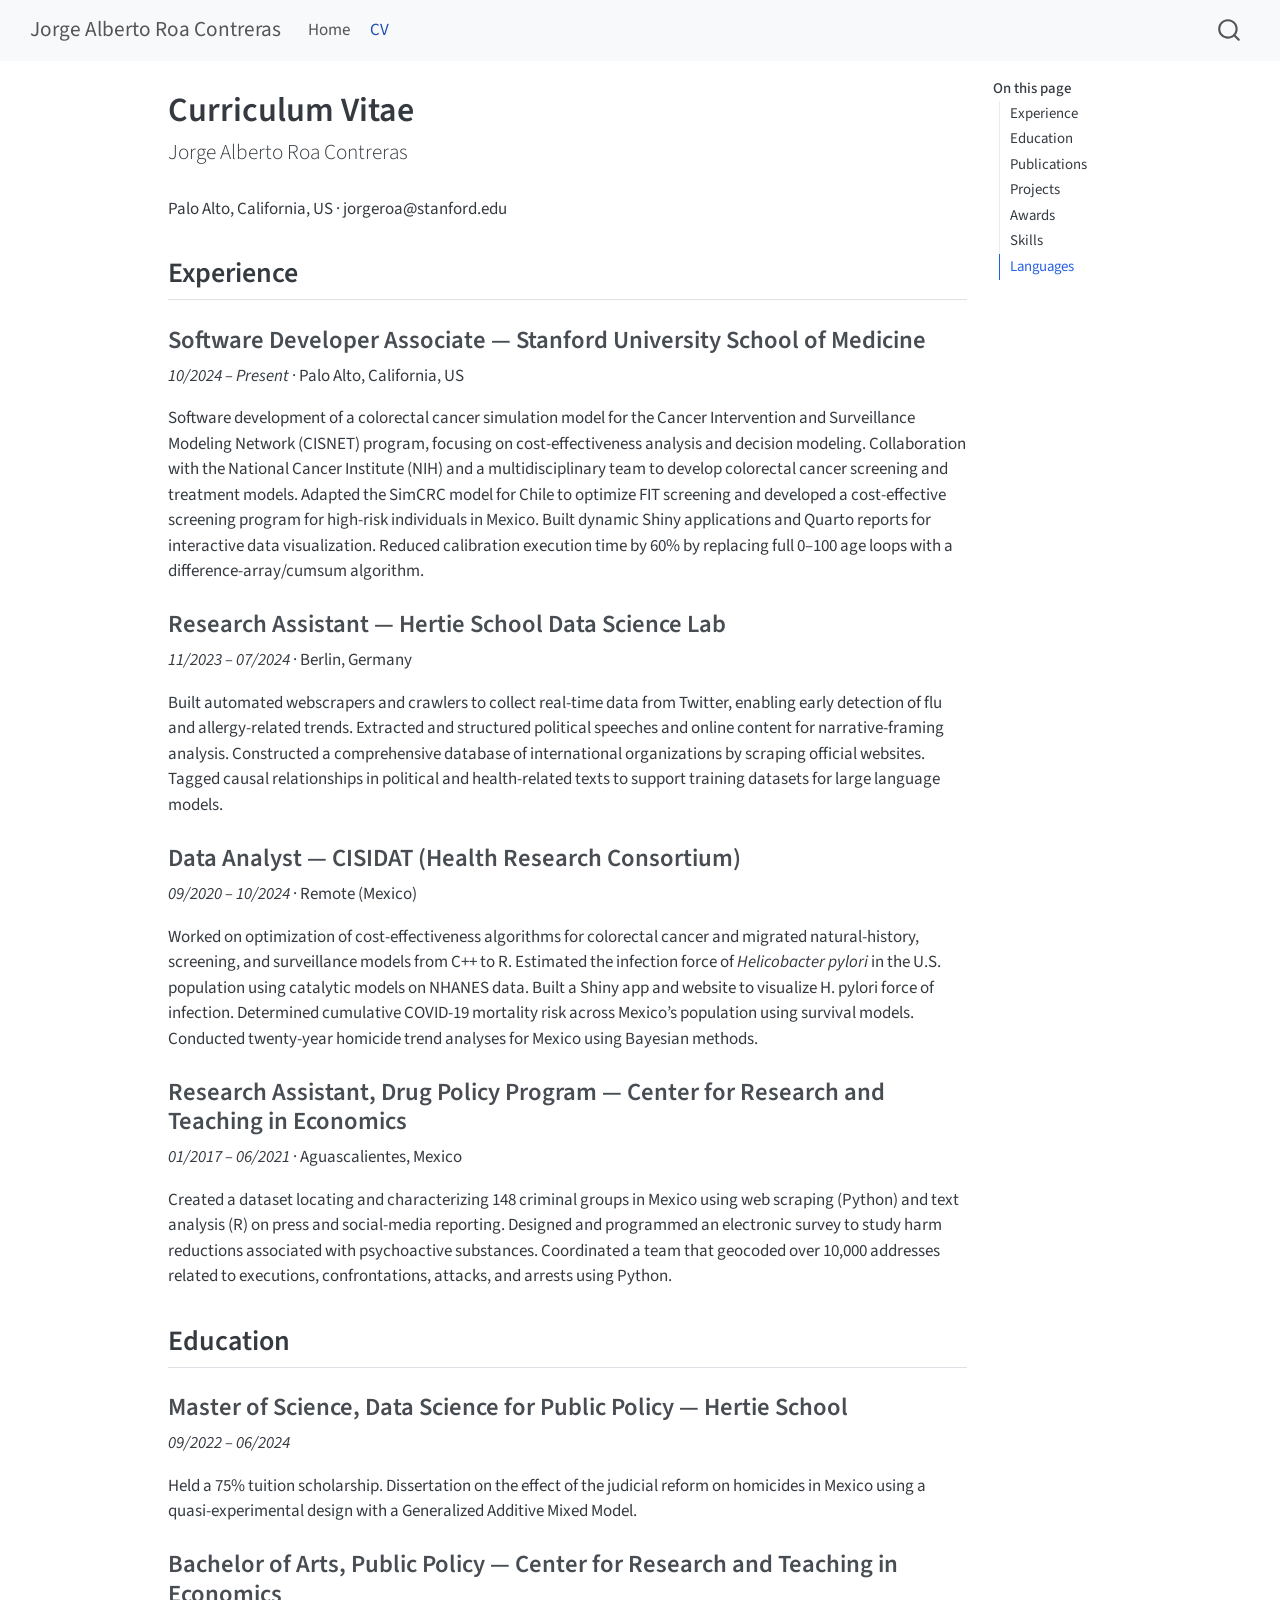
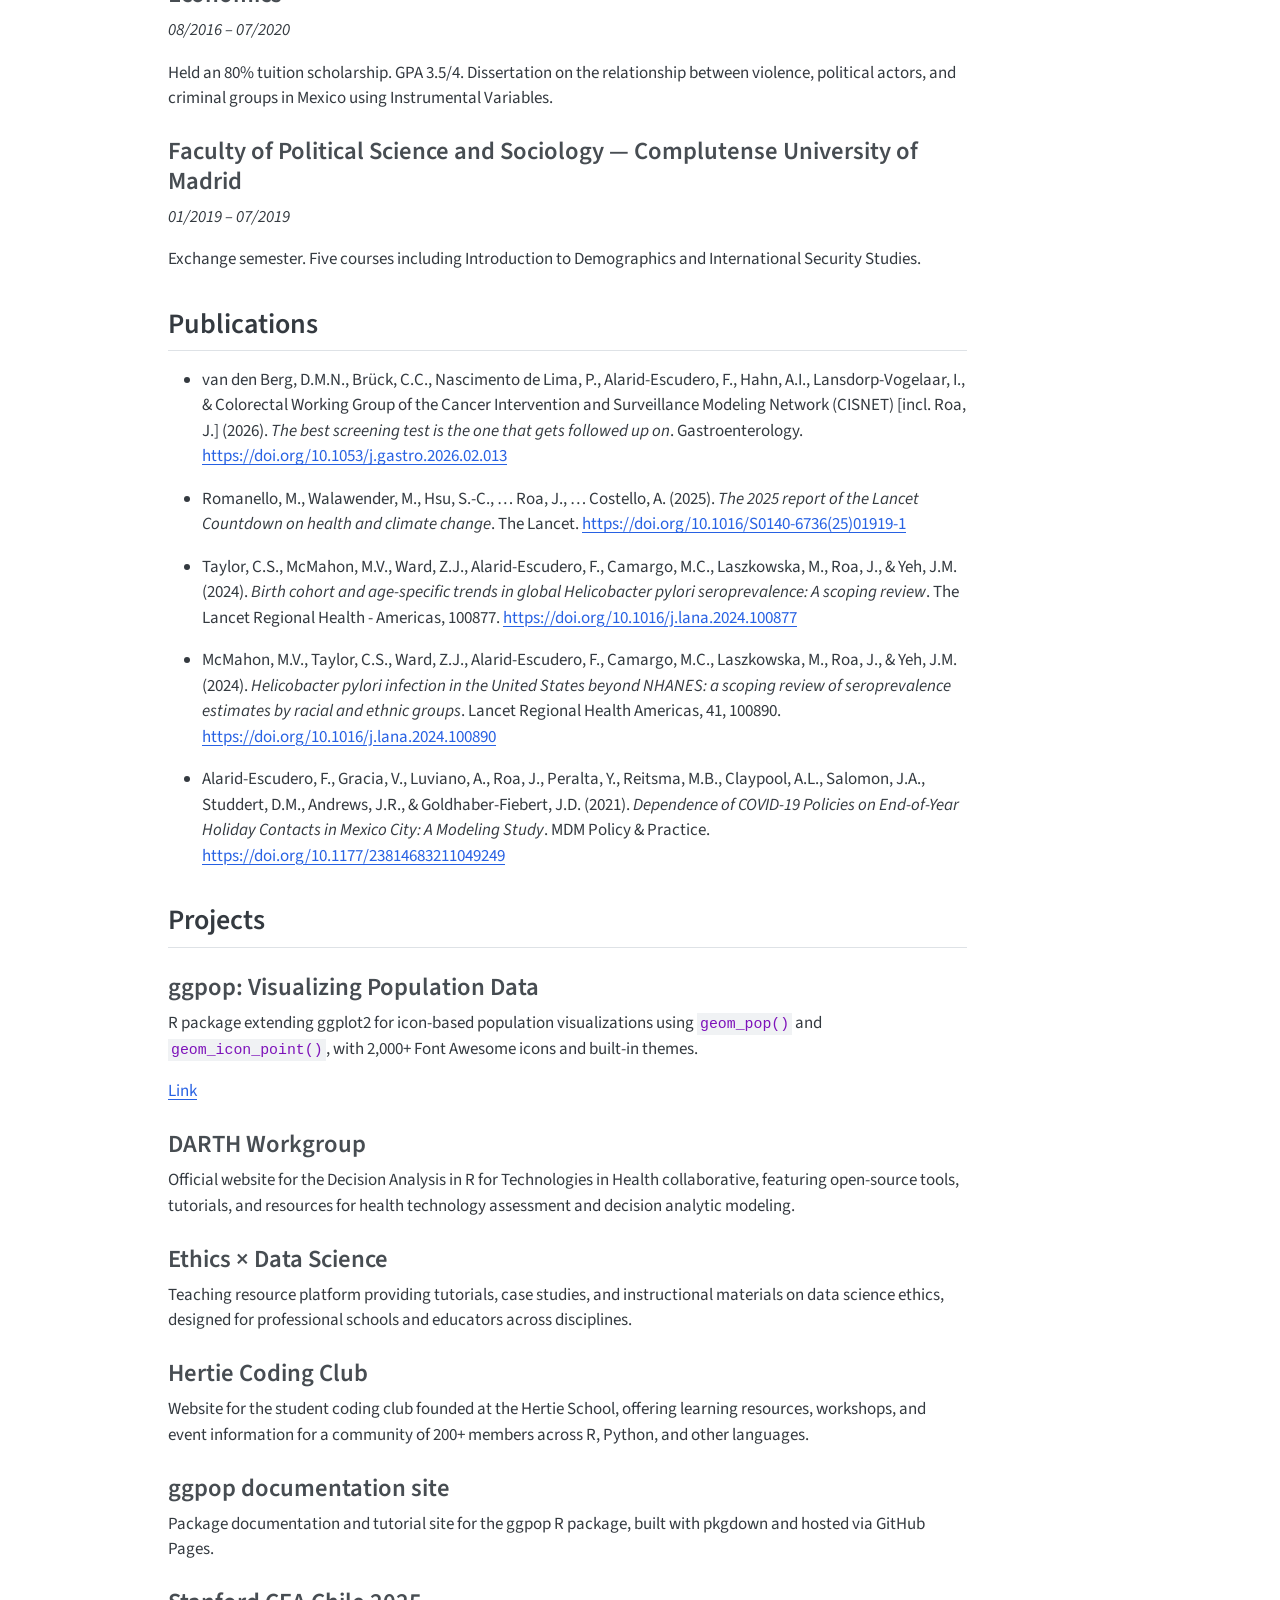
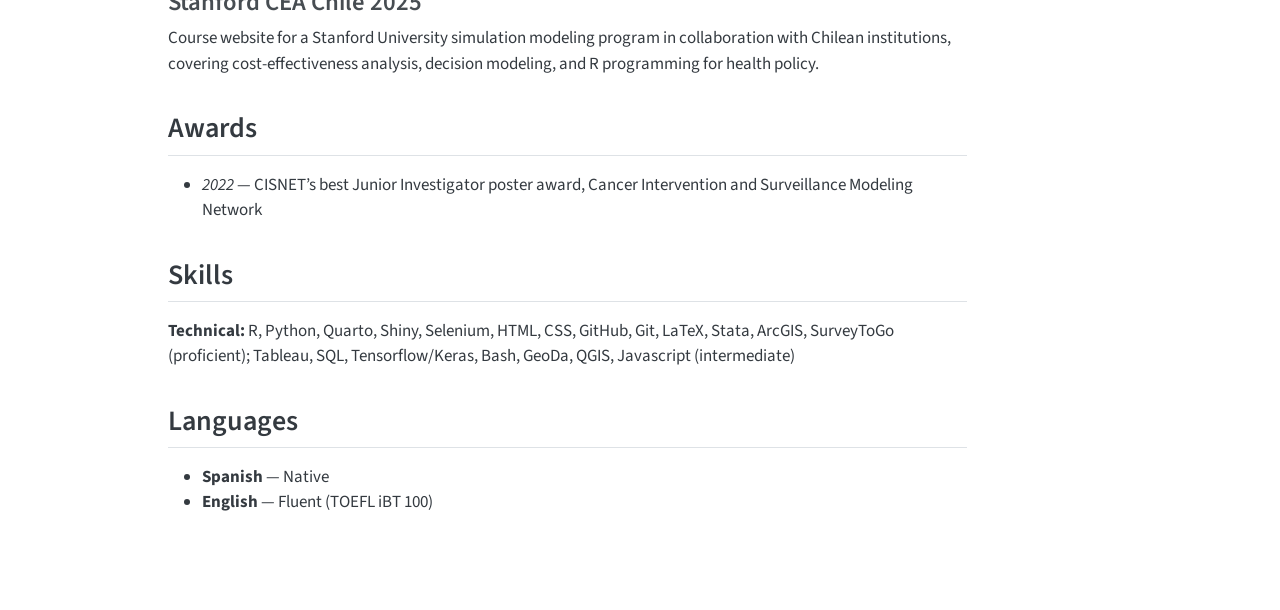
==== cv.html @ 0060ce16 "Built site for gh-pages" ====
<!DOCTYPE html>
<html xmlns="http://www.w3.org/1999/xhtml" lang="en" xml:lang="en"><head>

<meta charset="utf-8">
<meta name="generator" content="quarto-1.9.36">

<meta name="viewport" content="width=device-width, initial-scale=1.0, user-scalable=yes">


<title>Curriculum Vitae – Jorge Alberto Roa Contreras</title>
<style>
/* Default styles provided by pandoc.
** See https://pandoc.org/MANUAL.html#variables-for-html for config info.
*/
code{white-space: pre-wrap;}
span.smallcaps{font-variant: small-caps;}
div.columns{display: flex; gap: min(4vw, 1.5em);}
div.column{flex: auto; overflow-x: auto;}
div.hanging-indent{margin-left: 1.5em; text-indent: -1.5em;}
ul.task-list{list-style: none;}
ul.task-list li input[type="checkbox"] {
  width: 0.8em;
  margin: 0 0.8em 0.2em -1em; /* quarto-specific, see https://github.com/quarto-dev/quarto-cli/issues/4556 */ 
  vertical-align: middle;
}
</style>


<script src="site_libs/quarto-nav/quarto-nav.js"></script>
<script src="site_libs/quarto-nav/headroom.min.js"></script>
<script src="site_libs/clipboard/clipboard.min.js"></script>
<script src="site_libs/quarto-search/autocomplete.umd.js"></script>
<script src="site_libs/quarto-search/fuse.min.js"></script>
<script src="site_libs/quarto-search/quarto-search.js"></script>
<meta name="quarto:offset" content="./">
<script src="site_libs/quarto-html/quarto.js" type="module"></script>
<script src="site_libs/quarto-html/tabsets/tabsets.js" type="module"></script>
<script src="site_libs/quarto-html/popper.min.js"></script>
<script src="site_libs/quarto-html/tippy.umd.min.js"></script>
<script src="site_libs/quarto-html/anchor.min.js"></script>
<link href="site_libs/quarto-html/tippy.css" rel="stylesheet">
<link href="site_libs/quarto-html/quarto-syntax-highlighting-845c23b38eaddc0f92fda52bfe77a8c8.css" rel="stylesheet" id="quarto-text-highlighting-styles">
<script src="site_libs/bootstrap/bootstrap.min.js"></script>
<link href="site_libs/bootstrap/bootstrap-icons.css" rel="stylesheet">
<link href="site_libs/bootstrap/bootstrap-158031087360bce0ff56dc785ce39e06.min.css" rel="stylesheet" append-hash="true" id="quarto-bootstrap" data-mode="light">
<script id="quarto-search-options" type="application/json">{
  "location": "navbar",
  "copy-button": false,
  "collapse-after": 3,
  "panel-placement": "end",
  "type": "overlay",
  "limit": 50,
  "keyboard-shortcut": [
    "f",
    "/",
    "s"
  ],
  "show-item-context": false,
  "language": {
    "search-no-results-text": "No results",
    "search-matching-documents-text": "matching documents",
    "search-copy-link-title": "Copy link to search",
    "search-hide-matches-text": "Hide additional matches",
    "search-more-match-text": "more match in this document",
    "search-more-matches-text": "more matches in this document",
    "search-clear-button-title": "Clear",
    "search-text-placeholder": "",
    "search-detached-cancel-button-title": "Cancel",
    "search-submit-button-title": "Submit",
    "search-label": "Search"
  }
}</script>


<link rel="stylesheet" href="styles.css">
</head>

<body class="nav-fixed quarto-light">

<div id="quarto-search-results"></div>
  <header id="quarto-header" class="headroom fixed-top">
    <nav class="navbar navbar-expand-lg " data-bs-theme="dark">
      <div class="navbar-container container-fluid">
      <div class="navbar-brand-container mx-auto">
    <a class="navbar-brand" href="./index.html">
    <span class="navbar-title">Jorge Alberto Roa Contreras</span>
    </a>
  </div>
            <div id="quarto-search" class="" title="Search"></div>
          <button class="navbar-toggler" type="button" data-bs-toggle="collapse" data-bs-target="#navbarCollapse" aria-controls="navbarCollapse" role="menu" aria-expanded="false" aria-label="Toggle navigation" onclick="if (window.quartoToggleHeadroom) { window.quartoToggleHeadroom(); }">
  <span class="navbar-toggler-icon"></span>
</button>
          <div class="collapse navbar-collapse" id="navbarCollapse">
            <ul class="navbar-nav navbar-nav-scroll me-auto">
  <li class="nav-item">
    <a class="nav-link" href="./index.html"> 
<span class="menu-text">Home</span></a>
  </li>  
  <li class="nav-item">
    <a class="nav-link active" href="./cv.html" aria-current="page"> 
<span class="menu-text">CV</span></a>
  </li>  
</ul>
          </div> <!-- /navcollapse -->
            <div class="quarto-navbar-tools">
</div>
      </div> <!-- /container-fluid -->
    </nav>
</header>
<!-- content -->
<div id="quarto-content" class="quarto-container page-columns page-rows-contents page-layout-article page-navbar">
<!-- sidebar -->
<!-- margin-sidebar -->
    <div id="quarto-margin-sidebar" class="sidebar margin-sidebar">
        <nav id="TOC" role="doc-toc" class="toc-active">
    <h2 id="toc-title">On this page</h2>
   
  <ul>
  <li><a href="#experience" id="toc-experience" class="nav-link active" data-scroll-target="#experience">Experience</a>
  <ul class="collapse">
  <li><a href="#software-developer-associate-stanford-university-school-of-medicine" id="toc-software-developer-associate-stanford-university-school-of-medicine" class="nav-link" data-scroll-target="#software-developer-associate-stanford-university-school-of-medicine">Software Developer Associate — Stanford University School of Medicine</a></li>
  <li><a href="#research-assistant-hertie-school-data-science-lab" id="toc-research-assistant-hertie-school-data-science-lab" class="nav-link" data-scroll-target="#research-assistant-hertie-school-data-science-lab">Research Assistant — Hertie School Data Science Lab</a></li>
  <li><a href="#data-analyst-cisidat-health-research-consortium" id="toc-data-analyst-cisidat-health-research-consortium" class="nav-link" data-scroll-target="#data-analyst-cisidat-health-research-consortium">Data Analyst — CISIDAT (Health Research Consortium)</a></li>
  <li><a href="#research-assistant-drug-policy-program-center-for-research-and-teaching-in-economics" id="toc-research-assistant-drug-policy-program-center-for-research-and-teaching-in-economics" class="nav-link" data-scroll-target="#research-assistant-drug-policy-program-center-for-research-and-teaching-in-economics">Research Assistant, Drug Policy Program — Center for Research and Teaching in Economics</a></li>
  </ul></li>
  <li><a href="#education" id="toc-education" class="nav-link" data-scroll-target="#education">Education</a>
  <ul class="collapse">
  <li><a href="#master-of-science-data-science-for-public-policy-hertie-school" id="toc-master-of-science-data-science-for-public-policy-hertie-school" class="nav-link" data-scroll-target="#master-of-science-data-science-for-public-policy-hertie-school">Master of Science, Data Science for Public Policy — Hertie School</a></li>
  <li><a href="#bachelor-of-arts-public-policy-center-for-research-and-teaching-in-economics" id="toc-bachelor-of-arts-public-policy-center-for-research-and-teaching-in-economics" class="nav-link" data-scroll-target="#bachelor-of-arts-public-policy-center-for-research-and-teaching-in-economics">Bachelor of Arts, Public Policy — Center for Research and Teaching in Economics</a></li>
  <li><a href="#faculty-of-political-science-and-sociology-complutense-university-of-madrid" id="toc-faculty-of-political-science-and-sociology-complutense-university-of-madrid" class="nav-link" data-scroll-target="#faculty-of-political-science-and-sociology-complutense-university-of-madrid">Faculty of Political Science and Sociology — Complutense University of Madrid</a></li>
  </ul></li>
  <li><a href="#publications" id="toc-publications" class="nav-link" data-scroll-target="#publications">Publications</a></li>
  <li><a href="#projects" id="toc-projects" class="nav-link" data-scroll-target="#projects">Projects</a>
  <ul class="collapse">
  <li><a href="#ggpop-visualizing-population-data" id="toc-ggpop-visualizing-population-data" class="nav-link" data-scroll-target="#ggpop-visualizing-population-data">ggpop: Visualizing Population Data</a></li>
  <li><a href="#darth-workgroup" id="toc-darth-workgroup" class="nav-link" data-scroll-target="#darth-workgroup">DARTH Workgroup</a></li>
  <li><a href="#ethics-data-science" id="toc-ethics-data-science" class="nav-link" data-scroll-target="#ethics-data-science">Ethics × Data Science</a></li>
  <li><a href="#hertie-coding-club" id="toc-hertie-coding-club" class="nav-link" data-scroll-target="#hertie-coding-club">Hertie Coding Club</a></li>
  <li><a href="#ggpop-documentation-site" id="toc-ggpop-documentation-site" class="nav-link" data-scroll-target="#ggpop-documentation-site">ggpop documentation site</a></li>
  <li><a href="#stanford-cea-chile-2025" id="toc-stanford-cea-chile-2025" class="nav-link" data-scroll-target="#stanford-cea-chile-2025">Stanford CEA Chile 2025</a></li>
  </ul></li>
  <li><a href="#awards" id="toc-awards" class="nav-link" data-scroll-target="#awards">Awards</a></li>
  <li><a href="#skills" id="toc-skills" class="nav-link" data-scroll-target="#skills">Skills</a></li>
  <li><a href="#languages" id="toc-languages" class="nav-link" data-scroll-target="#languages">Languages</a></li>
  </ul>
</nav>
    </div>
<!-- main -->
<main class="content" id="quarto-document-content">

<header id="title-block-header" class="quarto-title-block default">
<div class="quarto-title">
<h1 class="title">Curriculum Vitae</h1>
<p class="subtitle lead">Jorge Alberto Roa Contreras</p>
</div>



<div class="quarto-title-meta">

    
  
    
  </div>
  


</header>


<p>Palo Alto, California, US · jorgeroa@stanford.edu</p>
<section id="experience" class="level2">
<h2 class="anchored" data-anchor-id="experience">Experience</h2>
<section id="software-developer-associate-stanford-university-school-of-medicine" class="level3">
<h3 class="anchored" data-anchor-id="software-developer-associate-stanford-university-school-of-medicine">Software Developer Associate — Stanford University School of Medicine</h3>
<p><em>10/2024 – Present</em> · Palo Alto, California, US</p>
<p>Software development of a colorectal cancer simulation model for the Cancer Intervention and Surveillance Modeling Network (CISNET) program, focusing on cost-effectiveness analysis and decision modeling. Collaboration with the National Cancer Institute (NIH) and a multidisciplinary team to develop colorectal cancer screening and treatment models. Adapted the SimCRC model for Chile to optimize FIT screening and developed a cost-effective screening program for high-risk individuals in Mexico. Built dynamic Shiny applications and Quarto reports for interactive data visualization. Reduced calibration execution time by 60% by replacing full 0–100 age loops with a difference-array/cumsum algorithm.</p>
</section>
<section id="research-assistant-hertie-school-data-science-lab" class="level3">
<h3 class="anchored" data-anchor-id="research-assistant-hertie-school-data-science-lab">Research Assistant — Hertie School Data Science Lab</h3>
<p><em>11/2023 – 07/2024</em> · Berlin, Germany</p>
<p>Built automated webscrapers and crawlers to collect real-time data from Twitter, enabling early detection of flu and allergy-related trends. Extracted and structured political speeches and online content for narrative-framing analysis. Constructed a comprehensive database of international organizations by scraping official websites. Tagged causal relationships in political and health-related texts to support training datasets for large language models.</p>
</section>
<section id="data-analyst-cisidat-health-research-consortium" class="level3">
<h3 class="anchored" data-anchor-id="data-analyst-cisidat-health-research-consortium">Data Analyst — CISIDAT (Health Research Consortium)</h3>
<p><em>09/2020 – 10/2024</em> · Remote (Mexico)</p>
<p>Worked on optimization of cost-effectiveness algorithms for colorectal cancer and migrated natural-history, screening, and surveillance models from C++ to R. Estimated the infection force of <em>Helicobacter pylori</em> in the U.S. population using catalytic models on NHANES data. Built a Shiny app and website to visualize H. pylori force of infection. Determined cumulative COVID-19 mortality risk across Mexico’s population using survival models. Conducted twenty-year homicide trend analyses for Mexico using Bayesian methods.</p>
</section>
<section id="research-assistant-drug-policy-program-center-for-research-and-teaching-in-economics" class="level3">
<h3 class="anchored" data-anchor-id="research-assistant-drug-policy-program-center-for-research-and-teaching-in-economics">Research Assistant, Drug Policy Program — Center for Research and Teaching in Economics</h3>
<p><em>01/2017 – 06/2021</em> · Aguascalientes, Mexico</p>
<p>Created a dataset locating and characterizing 148 criminal groups in Mexico using web scraping (Python) and text analysis (R) on press and social-media reporting. Designed and programmed an electronic survey to study harm reductions associated with psychoactive substances. Coordinated a team that geocoded over 10,000 addresses related to executions, confrontations, attacks, and arrests using Python.</p>
</section>
</section>
<section id="education" class="level2">
<h2 class="anchored" data-anchor-id="education">Education</h2>
<section id="master-of-science-data-science-for-public-policy-hertie-school" class="level3">
<h3 class="anchored" data-anchor-id="master-of-science-data-science-for-public-policy-hertie-school">Master of Science, Data Science for Public Policy — Hertie School</h3>
<p><em>09/2022 – 06/2024</em></p>
<p>Held a 75% tuition scholarship. Dissertation on the effect of the judicial reform on homicides in Mexico using a quasi-experimental design with a Generalized Additive Mixed Model.</p>
</section>
<section id="bachelor-of-arts-public-policy-center-for-research-and-teaching-in-economics" class="level3">
<h3 class="anchored" data-anchor-id="bachelor-of-arts-public-policy-center-for-research-and-teaching-in-economics">Bachelor of Arts, Public Policy — Center for Research and Teaching in Economics</h3>
<p><em>08/2016 – 07/2020</em></p>
<p>Held an 80% tuition scholarship. GPA 3.5/4. Dissertation on the relationship between violence, political actors, and criminal groups in Mexico using Instrumental Variables.</p>
</section>
<section id="faculty-of-political-science-and-sociology-complutense-university-of-madrid" class="level3">
<h3 class="anchored" data-anchor-id="faculty-of-political-science-and-sociology-complutense-university-of-madrid">Faculty of Political Science and Sociology — Complutense University of Madrid</h3>
<p><em>01/2019 – 07/2019</em></p>
<p>Exchange semester. Five courses including Introduction to Demographics and International Security Studies.</p>
</section>
</section>
<section id="publications" class="level2">
<h2 class="anchored" data-anchor-id="publications">Publications</h2>
<ul>
<li><p>van den Berg, D.M.N., Brück, C.C., Nascimento de Lima, P., Alarid-Escudero, F., Hahn, A.I., Lansdorp-Vogelaar, I., &amp; Colorectal Working Group of the Cancer Intervention and Surveillance Modeling Network (CISNET) [incl.&nbsp;Roa, J.] (2026). <em>The best screening test is the one that gets followed up on</em>. Gastroenterology. <a href="https://doi.org/10.1053/j.gastro.2026.02.013">https://doi.org/10.1053/j.gastro.2026.02.013</a></p></li>
<li><p>Romanello, M., Walawender, M., Hsu, S.-C., … Roa, J., … Costello, A. (2025). <em>The 2025 report of the Lancet Countdown on health and climate change</em>. The Lancet. <a href="https://doi.org/10.1016/S0140-6736(25)01919-1">https://doi.org/10.1016/S0140-6736(25)01919-1</a></p></li>
<li><p>Taylor, C.S., McMahon, M.V., Ward, Z.J., Alarid-Escudero, F., Camargo, M.C., Laszkowska, M., Roa, J., &amp; Yeh, J.M. (2024). <em>Birth cohort and age-specific trends in global Helicobacter pylori seroprevalence: A scoping review</em>. The Lancet Regional Health - Americas, 100877. <a href="https://doi.org/10.1016/j.lana.2024.100877">https://doi.org/10.1016/j.lana.2024.100877</a></p></li>
<li><p>McMahon, M.V., Taylor, C.S., Ward, Z.J., Alarid-Escudero, F., Camargo, M.C., Laszkowska, M., Roa, J., &amp; Yeh, J.M. (2024). <em>Helicobacter pylori infection in the United States beyond NHANES: a scoping review of seroprevalence estimates by racial and ethnic groups</em>. Lancet Regional Health Americas, 41, 100890. <a href="https://doi.org/10.1016/j.lana.2024.100890">https://doi.org/10.1016/j.lana.2024.100890</a></p></li>
<li><p>Alarid-Escudero, F., Gracia, V., Luviano, A., Roa, J., Peralta, Y., Reitsma, M.B., Claypool, A.L., Salomon, J.A., Studdert, D.M., Andrews, J.R., &amp; Goldhaber-Fiebert, J.D. (2021). <em>Dependence of COVID-19 Policies on End-of-Year Holiday Contacts in Mexico City: A Modeling Study</em>. MDM Policy &amp; Practice. <a href="https://doi.org/10.1177/23814683211049249">https://doi.org/10.1177/23814683211049249</a></p></li>
</ul>
</section>
<section id="projects" class="level2">
<h2 class="anchored" data-anchor-id="projects">Projects</h2>
<section id="ggpop-visualizing-population-data" class="level3">
<h3 class="anchored" data-anchor-id="ggpop-visualizing-population-data">ggpop: Visualizing Population Data</h3>
<p>R package extending ggplot2 for icon-based population visualizations using <code>geom_pop()</code> and <code>geom_icon_point()</code>, with 2,000+ Font Awesome icons and built-in themes.</p>
<p><a href="https://jurjoroa.github.io/ggpop/">Link</a></p>
</section>
<section id="darth-workgroup" class="level3">
<h3 class="anchored" data-anchor-id="darth-workgroup">DARTH Workgroup</h3>
<p>Official website for the Decision Analysis in R for Technologies in Health collaborative, featuring open-source tools, tutorials, and resources for health technology assessment and decision analytic modeling.</p>
</section>
<section id="ethics-data-science" class="level3">
<h3 class="anchored" data-anchor-id="ethics-data-science">Ethics × Data Science</h3>
<p>Teaching resource platform providing tutorials, case studies, and instructional materials on data science ethics, designed for professional schools and educators across disciplines.</p>
</section>
<section id="hertie-coding-club" class="level3">
<h3 class="anchored" data-anchor-id="hertie-coding-club">Hertie Coding Club</h3>
<p>Website for the student coding club founded at the Hertie School, offering learning resources, workshops, and event information for a community of 200+ members across R, Python, and other languages.</p>
</section>
<section id="ggpop-documentation-site" class="level3">
<h3 class="anchored" data-anchor-id="ggpop-documentation-site">ggpop documentation site</h3>
<p>Package documentation and tutorial site for the ggpop R package, built with pkgdown and hosted via GitHub Pages.</p>
</section>
<section id="stanford-cea-chile-2025" class="level3">
<h3 class="anchored" data-anchor-id="stanford-cea-chile-2025">Stanford CEA Chile 2025</h3>
<p>Course website for a Stanford University simulation modeling program in collaboration with Chilean institutions, covering cost-effectiveness analysis, decision modeling, and R programming for health policy.</p>
</section>
</section>
<section id="awards" class="level2">
<h2 class="anchored" data-anchor-id="awards">Awards</h2>
<ul>
<li><em>2022</em> — CISNET’s best Junior Investigator poster award, Cancer Intervention and Surveillance Modeling Network</li>
</ul>
</section>
<section id="skills" class="level2">
<h2 class="anchored" data-anchor-id="skills">Skills</h2>
<p><strong>Technical:</strong> R, Python, Quarto, Shiny, Selenium, HTML, CSS, GitHub, Git, LaTeX, Stata, ArcGIS, SurveyToGo (proficient); Tableau, SQL, Tensorflow/Keras, Bash, GeoDa, QGIS, Javascript (intermediate)</p>
</section>
<section id="languages" class="level2">
<h2 class="anchored" data-anchor-id="languages">Languages</h2>
<ul>
<li><strong>Spanish</strong> — Native</li>
<li><strong>English</strong> — Fluent (TOEFL iBT 100)</li>
</ul>


</section>

</main> <!-- /main -->
<script id="quarto-html-after-body" type="application/javascript">
  window.document.addEventListener("DOMContentLoaded", function (event) {
    const icon = "";
    const anchorJS = new window.AnchorJS();
    anchorJS.options = {
      placement: 'right',
      icon: icon
    };
    anchorJS.add('.anchored');
    const isCodeAnnotation = (el) => {
      for (const clz of el.classList) {
        if (clz.startsWith('code-annotation-')) {                     
          return true;
        }
      }
      return false;
    }
    const onCopySuccess = function(e) {
      // button target
      const button = e.trigger;
      // don't keep focus
      button.blur();
      // flash "checked"
      button.classList.add('code-copy-button-checked');
      var currentTitle = button.getAttribute("title");
      button.setAttribute("title", "Copied!");
      let tooltip;
      if (window.bootstrap) {
        button.setAttribute("data-bs-toggle", "tooltip");
        button.setAttribute("data-bs-placement", "left");
        button.setAttribute("data-bs-title", "Copied!");
        tooltip = new bootstrap.Tooltip(button, 
          { trigger: "manual", 
            customClass: "code-copy-button-tooltip",
            offset: [0, -8]});
        tooltip.show();    
      }
      setTimeout(function() {
        if (tooltip) {
          tooltip.hide();
          button.removeAttribute("data-bs-title");
          button.removeAttribute("data-bs-toggle");
          button.removeAttribute("data-bs-placement");
        }
        button.setAttribute("title", currentTitle);
        button.classList.remove('code-copy-button-checked');
      }, 1000);
      // clear code selection
      e.clearSelection();
    }
    const getTextToCopy = function(trigger) {
      const outerScaffold = trigger.parentElement.cloneNode(true);
      const codeEl = outerScaffold.querySelector('code');
      for (const childEl of codeEl.children) {
        if (isCodeAnnotation(childEl)) {
          childEl.remove();
        }
      }
      return codeEl.innerText;
    }
    const clipboard = new window.ClipboardJS('.code-copy-button:not([data-in-quarto-modal])', {
      text: getTextToCopy
    });
    clipboard.on('success', onCopySuccess);
    if (window.document.getElementById('quarto-embedded-source-code-modal')) {
      const clipboardModal = new window.ClipboardJS('.code-copy-button[data-in-quarto-modal]', {
        text: getTextToCopy,
        container: window.document.getElementById('quarto-embedded-source-code-modal')
      });
      clipboardModal.on('success', onCopySuccess);
    }
      var localhostRegex = new RegExp(/^(?:http|https):\/\/localhost\:?[0-9]*\//);
      var mailtoRegex = new RegExp(/^mailto:/);
        var filterRegex = new RegExp("https:\/\/jurjoroa\.github\.io\/cv-test-1\/");
      var isInternal = (href) => {
          return filterRegex.test(href) || localhostRegex.test(href) || mailtoRegex.test(href);
      }
      // Inspect non-navigation links and adorn them if external
     var links = window.document.querySelectorAll('a[href]:not(.nav-link):not(.navbar-brand):not(.toc-action):not(.sidebar-link):not(.sidebar-item-toggle):not(.pagination-link):not(.no-external):not([aria-hidden]):not(.dropdown-item):not(.quarto-navigation-tool):not(.about-link)');
      for (var i=0; i<links.length; i++) {
        const link = links[i];
        if (!isInternal(link.href)) {
          // undo the damage that might have been done by quarto-nav.js in the case of
          // links that we want to consider external
          if (link.dataset.originalHref !== undefined) {
            link.href = link.dataset.originalHref;
          }
        }
      }
    function tippyHover(el, contentFn, onTriggerFn, onUntriggerFn) {
      const config = {
        allowHTML: true,
        maxWidth: 500,
        delay: 100,
        arrow: false,
        appendTo: function(el) {
            return el.parentElement;
        },
        interactive: true,
        interactiveBorder: 10,
        theme: 'quarto',
        placement: 'bottom-start',
      };
      if (contentFn) {
        config.content = contentFn;
      }
      if (onTriggerFn) {
        config.onTrigger = onTriggerFn;
      }
      if (onUntriggerFn) {
        config.onUntrigger = onUntriggerFn;
      }
      window.tippy(el, config); 
    }
    const noterefs = window.document.querySelectorAll('a[role="doc-noteref"]');
    for (var i=0; i<noterefs.length; i++) {
      const ref = noterefs[i];
      tippyHover(ref, function() {
        // use id or data attribute instead here
        let href = ref.getAttribute('data-footnote-href') || ref.getAttribute('href');
        try { href = new URL(href).hash; } catch {}
        const id = href.replace(/^#\/?/, "");
        const note = window.document.getElementById(id);
        if (note) {
          return note.innerHTML;
        } else {
          return "";
        }
      });
    }
    const xrefs = window.document.querySelectorAll('a.quarto-xref');
    const processXRef = (id, note) => {
      // Strip column container classes
      const stripColumnClz = (el) => {
        el.classList.remove("page-full", "page-columns");
        if (el.children) {
          for (const child of el.children) {
            stripColumnClz(child);
          }
        }
      }
      stripColumnClz(note)
      if (id === null || id.startsWith('sec-')) {
        // Special case sections, only their first couple elements
        const container = document.createElement("div");
        if (note.children && note.children.length > 2) {
          container.appendChild(note.children[0].cloneNode(true));
          for (let i = 1; i < note.children.length; i++) {
            const child = note.children[i];
            if (child.tagName === "P" && child.innerText === "") {
              continue;
            } else {
              container.appendChild(child.cloneNode(true));
              break;
            }
          }
          if (window.Quarto?.typesetMath) {
            window.Quarto.typesetMath(container);
          }
          return container.innerHTML
        } else {
          if (window.Quarto?.typesetMath) {
            window.Quarto.typesetMath(note);
          }
          return note.innerHTML;
        }
      } else {
        // Remove any anchor links if they are present
        const anchorLink = note.querySelector('a.anchorjs-link');
        if (anchorLink) {
          anchorLink.remove();
        }
        if (window.Quarto?.typesetMath) {
          window.Quarto.typesetMath(note);
        }
        if (note.classList.contains("callout")) {
          return note.outerHTML;
        } else {
          return note.innerHTML;
        }
      }
    }
    for (var i=0; i<xrefs.length; i++) {
      const xref = xrefs[i];
      tippyHover(xref, undefined, function(instance) {
        instance.disable();
        let url = xref.getAttribute('href');
        let hash = undefined; 
        if (url.startsWith('#')) {
          hash = url;
        } else {
          try { hash = new URL(url).hash; } catch {}
        }
        if (hash) {
          const id = hash.replace(/^#\/?/, "");
          const note = window.document.getElementById(id);
          if (note !== null) {
            try {
              const html = processXRef(id, note.cloneNode(true));
              instance.setContent(html);
            } finally {
              instance.enable();
              instance.show();
            }
          } else {
            // See if we can fetch this
            fetch(url.split('#')[0])
            .then(res => res.text())
            .then(html => {
              const parser = new DOMParser();
              const htmlDoc = parser.parseFromString(html, "text/html");
              const note = htmlDoc.getElementById(id);
              if (note !== null) {
                const html = processXRef(id, note);
                instance.setContent(html);
              } 
            }).finally(() => {
              instance.enable();
              instance.show();
            });
          }
        } else {
          // See if we can fetch a full url (with no hash to target)
          // This is a special case and we should probably do some content thinning / targeting
          fetch(url)
          .then(res => res.text())
          .then(html => {
            const parser = new DOMParser();
            const htmlDoc = parser.parseFromString(html, "text/html");
            const note = htmlDoc.querySelector('main.content');
            if (note !== null) {
              // This should only happen for chapter cross references
              // (since there is no id in the URL)
              // remove the first header
              if (note.children.length > 0 && note.children[0].tagName === "HEADER") {
                note.children[0].remove();
              }
              const html = processXRef(null, note);
              instance.setContent(html);
            } 
          }).finally(() => {
            instance.enable();
            instance.show();
          });
        }
      }, function(instance) {
      });
    }
        let selectedAnnoteEl;
        const selectorForAnnotation = ( cell, annotation) => {
          let cellAttr = 'data-code-cell="' + cell + '"';
          let lineAttr = 'data-code-annotation="' +  annotation + '"';
          const selector = 'span[' + cellAttr + '][' + lineAttr + ']';
          return selector;
        }
        const selectCodeLines = (annoteEl) => {
          const doc = window.document;
          const targetCell = annoteEl.getAttribute("data-target-cell");
          const targetAnnotation = annoteEl.getAttribute("data-target-annotation");
          const annoteSpan = window.document.querySelector(selectorForAnnotation(targetCell, targetAnnotation));
          const lines = annoteSpan.getAttribute("data-code-lines").split(",");
          const lineIds = lines.map((line) => {
            return targetCell + "-" + line;
          })
          let top = null;
          let height = null;
          let parent = null;
          if (lineIds.length > 0) {
              //compute the position of the single el (top and bottom and make a div)
              const el = window.document.getElementById(lineIds[0]);
              top = el.offsetTop;
              height = el.offsetHeight;
              parent = el.parentElement.parentElement;
            if (lineIds.length > 1) {
              const lastEl = window.document.getElementById(lineIds[lineIds.length - 1]);
              const bottom = lastEl.offsetTop + lastEl.offsetHeight;
              height = bottom - top;
            }
            if (top !== null && height !== null && parent !== null) {
              // cook up a div (if necessary) and position it 
              let div = window.document.getElementById("code-annotation-line-highlight");
              if (div === null) {
                div = window.document.createElement("div");
                div.setAttribute("id", "code-annotation-line-highlight");
                div.style.position = 'absolute';
                parent.appendChild(div);
              }
              div.style.top = top - 2 + "px";
              div.style.height = height + 4 + "px";
              div.style.left = 0;
              let gutterDiv = window.document.getElementById("code-annotation-line-highlight-gutter");
              if (gutterDiv === null) {
                gutterDiv = window.document.createElement("div");
                gutterDiv.setAttribute("id", "code-annotation-line-highlight-gutter");
                gutterDiv.style.position = 'absolute';
                const codeCell = window.document.getElementById(targetCell);
                const gutter = codeCell.querySelector('.code-annotation-gutter');
                gutter.appendChild(gutterDiv);
              }
              gutterDiv.style.top = top - 2 + "px";
              gutterDiv.style.height = height + 4 + "px";
            }
            selectedAnnoteEl = annoteEl;
          }
        };
        const unselectCodeLines = () => {
          const elementsIds = ["code-annotation-line-highlight", "code-annotation-line-highlight-gutter"];
          elementsIds.forEach((elId) => {
            const div = window.document.getElementById(elId);
            if (div) {
              div.remove();
            }
          });
          selectedAnnoteEl = undefined;
        };
          // Handle positioning of the toggle
      window.addEventListener(
        "resize",
        throttle(() => {
          elRect = undefined;
          if (selectedAnnoteEl) {
            selectCodeLines(selectedAnnoteEl);
          }
        }, 10)
      );
      function throttle(fn, ms) {
      let throttle = false;
      let timer;
        return (...args) => {
          if(!throttle) { // first call gets through
              fn.apply(this, args);
              throttle = true;
          } else { // all the others get throttled
              if(timer) clearTimeout(timer); // cancel #2
              timer = setTimeout(() => {
                fn.apply(this, args);
                timer = throttle = false;
              }, ms);
          }
        };
      }
        // Attach click handler to the DT
        const annoteDls = window.document.querySelectorAll('dt[data-target-cell]');
        for (const annoteDlNode of annoteDls) {
          annoteDlNode.addEventListener('click', (event) => {
            const clickedEl = event.target;
            if (clickedEl !== selectedAnnoteEl) {
              unselectCodeLines();
              const activeEl = window.document.querySelector('dt[data-target-cell].code-annotation-active');
              if (activeEl) {
                activeEl.classList.remove('code-annotation-active');
              }
              selectCodeLines(clickedEl);
              clickedEl.classList.add('code-annotation-active');
            } else {
              // Unselect the line
              unselectCodeLines();
              clickedEl.classList.remove('code-annotation-active');
            }
          });
        }
    const findCites = (el) => {
      const parentEl = el.parentElement;
      if (parentEl) {
        const cites = parentEl.dataset.cites;
        if (cites) {
          return {
            el,
            cites: cites.split(' ')
          };
        } else {
          return findCites(el.parentElement)
        }
      } else {
        return undefined;
      }
    };
    var bibliorefs = window.document.querySelectorAll('a[role="doc-biblioref"]');
    for (var i=0; i<bibliorefs.length; i++) {
      const ref = bibliorefs[i];
      const citeInfo = findCites(ref);
      if (citeInfo) {
        tippyHover(citeInfo.el, function() {
          var popup = window.document.createElement('div');
          citeInfo.cites.forEach(function(cite) {
            var citeDiv = window.document.createElement('div');
            citeDiv.classList.add('hanging-indent');
            citeDiv.classList.add('csl-entry');
            var biblioDiv = window.document.getElementById('ref-' + cite);
            if (biblioDiv) {
              citeDiv.innerHTML = biblioDiv.innerHTML;
            }
            popup.appendChild(citeDiv);
          });
          return popup.innerHTML;
        });
      }
    }
  });
  </script>
</div> <!-- /content -->




</body></html>
---- site_libs/quarto-html/tippy.css ----
.tippy-box[data-animation=fade][data-state=hidden]{opacity:0}[data-tippy-root]{max-width:calc(100vw - 10px)}.tippy-box{position:relative;background-color:#333;color:#fff;border-radius:4px;font-size:14px;line-height:1.4;white-space:normal;outline:0;transition-property:transform,visibility,opacity}.tippy-box[data-placement^=top]>.tippy-arrow{bottom:0}.tippy-box[data-placement^=top]>.tippy-arrow:before{bottom:-7px;left:0;border-width:8px 8px 0;border-top-color:initial;transform-origin:center top}.tippy-box[data-placement^=bottom]>.tippy-arrow{top:0}.tippy-box[data-placement^=bottom]>.tippy-arrow:before{top:-7px;left:0;border-width:0 8px 8px;border-bottom-color:initial;transform-origin:center bottom}.tippy-box[data-placement^=left]>.tippy-arrow{right:0}.tippy-box[data-placement^=left]>.tippy-arrow:before{border-width:8px 0 8px 8px;border-left-color:initial;right:-7px;transform-origin:center left}.tippy-box[data-placement^=right]>.tippy-arrow{left:0}.tippy-box[data-placement^=right]>.tippy-arrow:before{left:-7px;border-width:8px 8px 8px 0;border-right-color:initial;transform-origin:center right}.tippy-box[data-inertia][data-state=visible]{transition-timing-function:cubic-bezier(.54,1.5,.38,1.11)}.tippy-arrow{width:16px;height:16px;color:#333}.tippy-arrow:before{content:"";position:absolute;border-color:transparent;border-style:solid}.tippy-content{position:relative;padding:5px 9px;z-index:1}
---- site_libs/quarto-html/quarto-syntax-highlighting-845c23b38eaddc0f92fda52bfe77a8c8.css ----
/* quarto syntax highlight colors */
:root {
  --quarto-hl-ot-color: #003B4F;
  --quarto-hl-at-color: #657422;
  --quarto-hl-ss-color: #20794D;
  --quarto-hl-an-color: #5E5E5E;
  --quarto-hl-fu-color: #4758AB;
  --quarto-hl-st-color: #20794D;
  --quarto-hl-cf-color: #003B4F;
  --quarto-hl-op-color: #5E5E5E;
  --quarto-hl-er-color: #AD0000;
  --quarto-hl-bn-color: #AD0000;
  --quarto-hl-al-color: #AD0000;
  --quarto-hl-va-color: #111111;
  --quarto-hl-bu-color: inherit;
  --quarto-hl-ex-color: inherit;
  --quarto-hl-pp-color: #AD0000;
  --quarto-hl-in-color: #5E5E5E;
  --quarto-hl-vs-color: #20794D;
  --quarto-hl-wa-color: #5E5E5E;
  --quarto-hl-do-color: #5E5E5E;
  --quarto-hl-im-color: #00769E;
  --quarto-hl-ch-color: #20794D;
  --quarto-hl-dt-color: #AD0000;
  --quarto-hl-fl-color: #AD0000;
  --quarto-hl-co-color: #5E5E5E;
  --quarto-hl-cv-color: #5E5E5E;
  --quarto-hl-cn-color: #8f5902;
  --quarto-hl-sc-color: #5E5E5E;
  --quarto-hl-dv-color: #AD0000;
  --quarto-hl-kw-color: #003B4F;
}

/* other quarto variables */
:root {
  --quarto-font-monospace: SFMono-Regular, Menlo, Monaco, Consolas, "Liberation Mono", "Courier New", monospace;
}

/* syntax highlight based on Pandoc's rules */
pre > code.sourceCode > span {
  color: #003B4F;
}

code.sourceCode > span {
  color: #003B4F;
}

div.sourceCode,
div.sourceCode pre.sourceCode {
  color: #003B4F;
}

/* Normal */
code span {
  color: #003B4F;
}

/* Alert */
code span.al {
  color: #AD0000;
  font-style: inherit;
}

/* Annotation */
code span.an {
  color: #5E5E5E;
  font-style: inherit;
}

/* Attribute */
code span.at {
  color: #657422;
  font-style: inherit;
}

/* BaseN */
code span.bn {
  color: #AD0000;
  font-style: inherit;
}

/* BuiltIn */
code span.bu {
  font-style: inherit;
}

/* ControlFlow */
code span.cf {
  color: #003B4F;
  font-weight: bold;
  font-style: inherit;
}

/* Char */
code span.ch {
  color: #20794D;
  font-style: inherit;
}

/* Constant */
code span.cn {
  color: #8f5902;
  font-style: inherit;
}

/* Comment */
code span.co {
  color: #5E5E5E;
  font-style: inherit;
}

/* CommentVar */
code span.cv {
  color: #5E5E5E;
  font-style: italic;
}

/* Documentation */
code span.do {
  color: #5E5E5E;
  font-style: italic;
}

/* DataType */
code span.dt {
  color: #AD0000;
  font-style: inherit;
}

/* DecVal */
code span.dv {
  color: #AD0000;
  font-style: inherit;
}

/* Error */
code span.er {
  color: #AD0000;
  font-style: inherit;
}

/* Extension */
code span.ex {
  font-style: inherit;
}

/* Float */
code span.fl {
  color: #AD0000;
  font-style: inherit;
}

/* Function */
code span.fu {
  color: #4758AB;
  font-style: inherit;
}

/* Import */
code span.im {
  color: #00769E;
  font-style: inherit;
}

/* Information */
code span.in {
  color: #5E5E5E;
  font-style: inherit;
}

/* Keyword */
code span.kw {
  color: #003B4F;
  font-weight: bold;
  font-style: inherit;
}

/* Operator */
code span.op {
  color: #5E5E5E;
  font-style: inherit;
}

/* Other */
code span.ot {
  color: #003B4F;
  font-style: inherit;
}

/* Preprocessor */
code span.pp {
  color: #AD0000;
  font-style: inherit;
}

/* SpecialChar */
code span.sc {
  color: #5E5E5E;
  font-style: inherit;
}

/* SpecialString */
code span.ss {
  color: #20794D;
  font-style: inherit;
}

/* String */
code span.st {
  color: #20794D;
  font-style: inherit;
}

/* Variable */
code span.va {
  color: #111111;
  font-style: inherit;
}

/* VerbatimString */
code span.vs {
  color: #20794D;
  font-style: inherit;
}

/* Warning */
code span.wa {
  color: #5E5E5E;
  font-style: italic;
}

.prevent-inlining {
  content: "</";
}

/*# sourceMappingURL=ac89f0bb514bba72461919f78549e31c.css.map */
---- styles.css ----
/* Empty stub — Quarto's `quarto create project website` ships with this file present but empty.
   Custom CSS is out of scope for v0.1.0. */
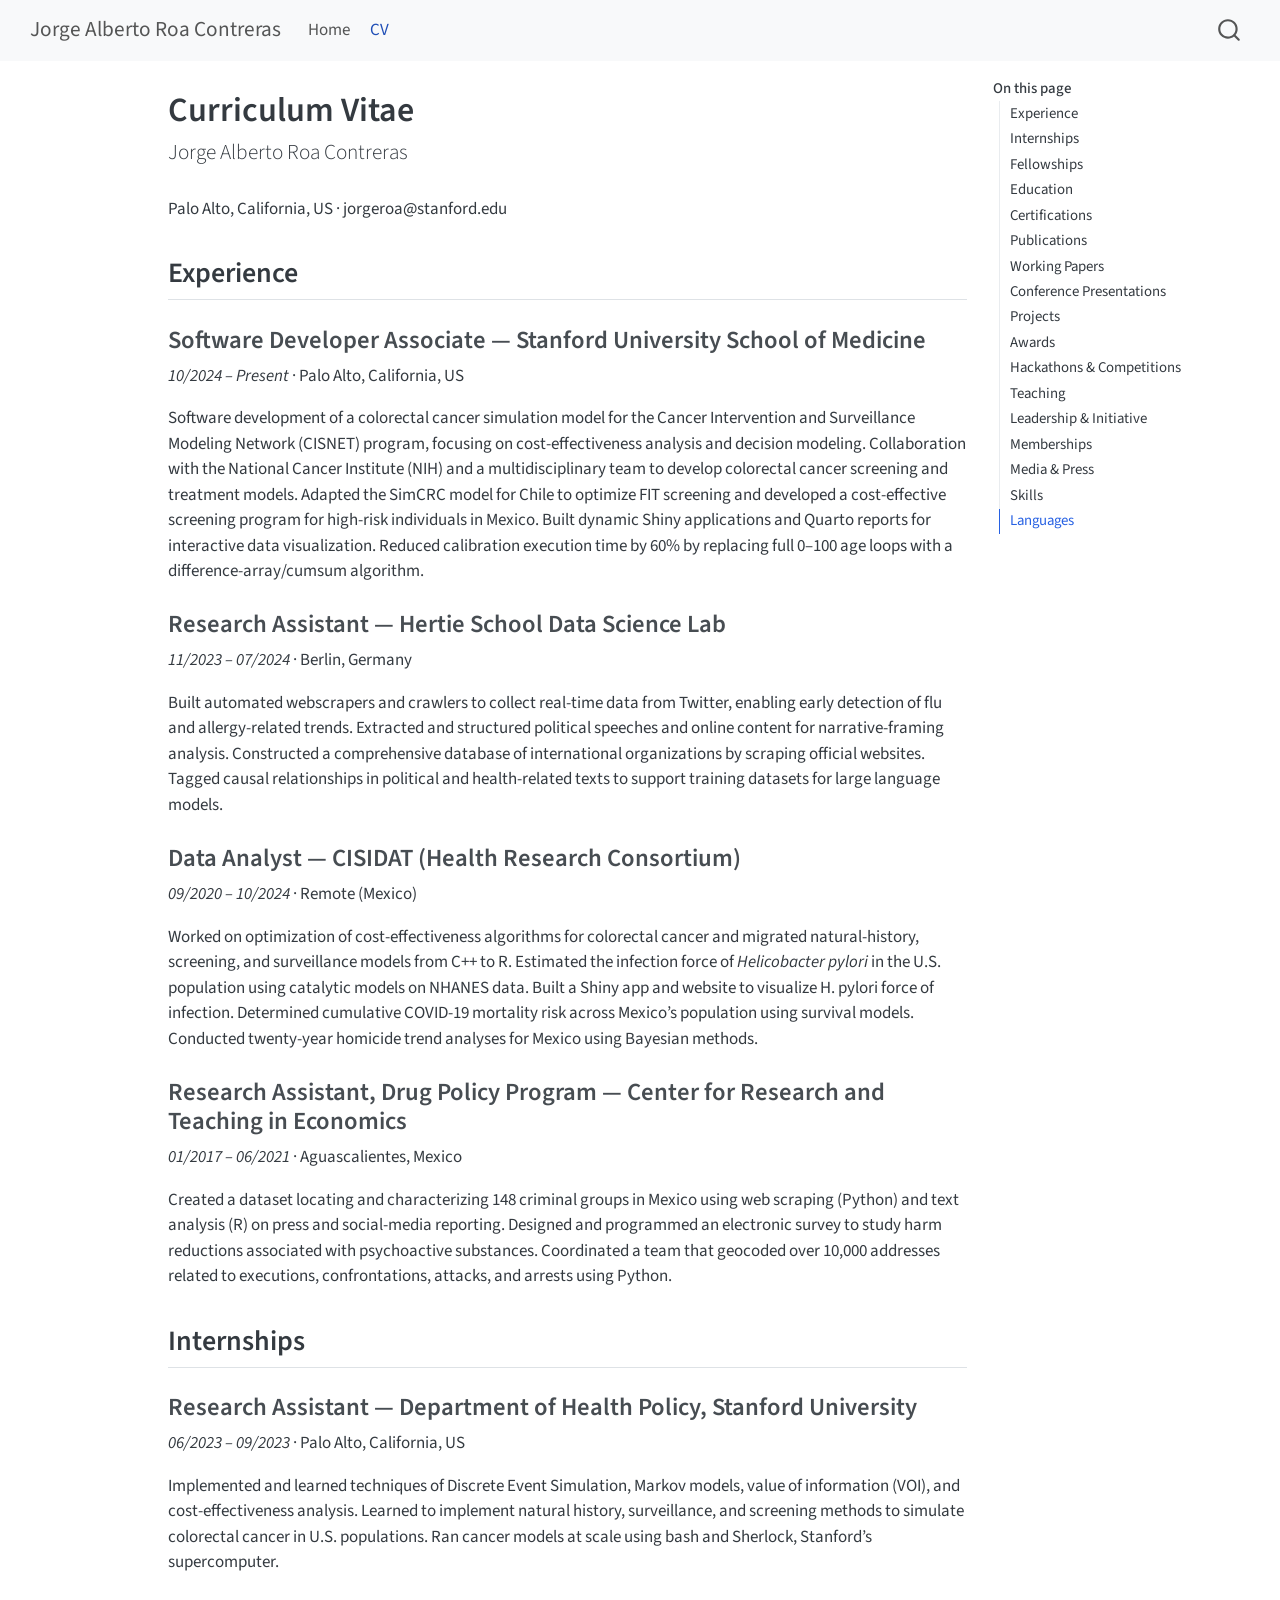
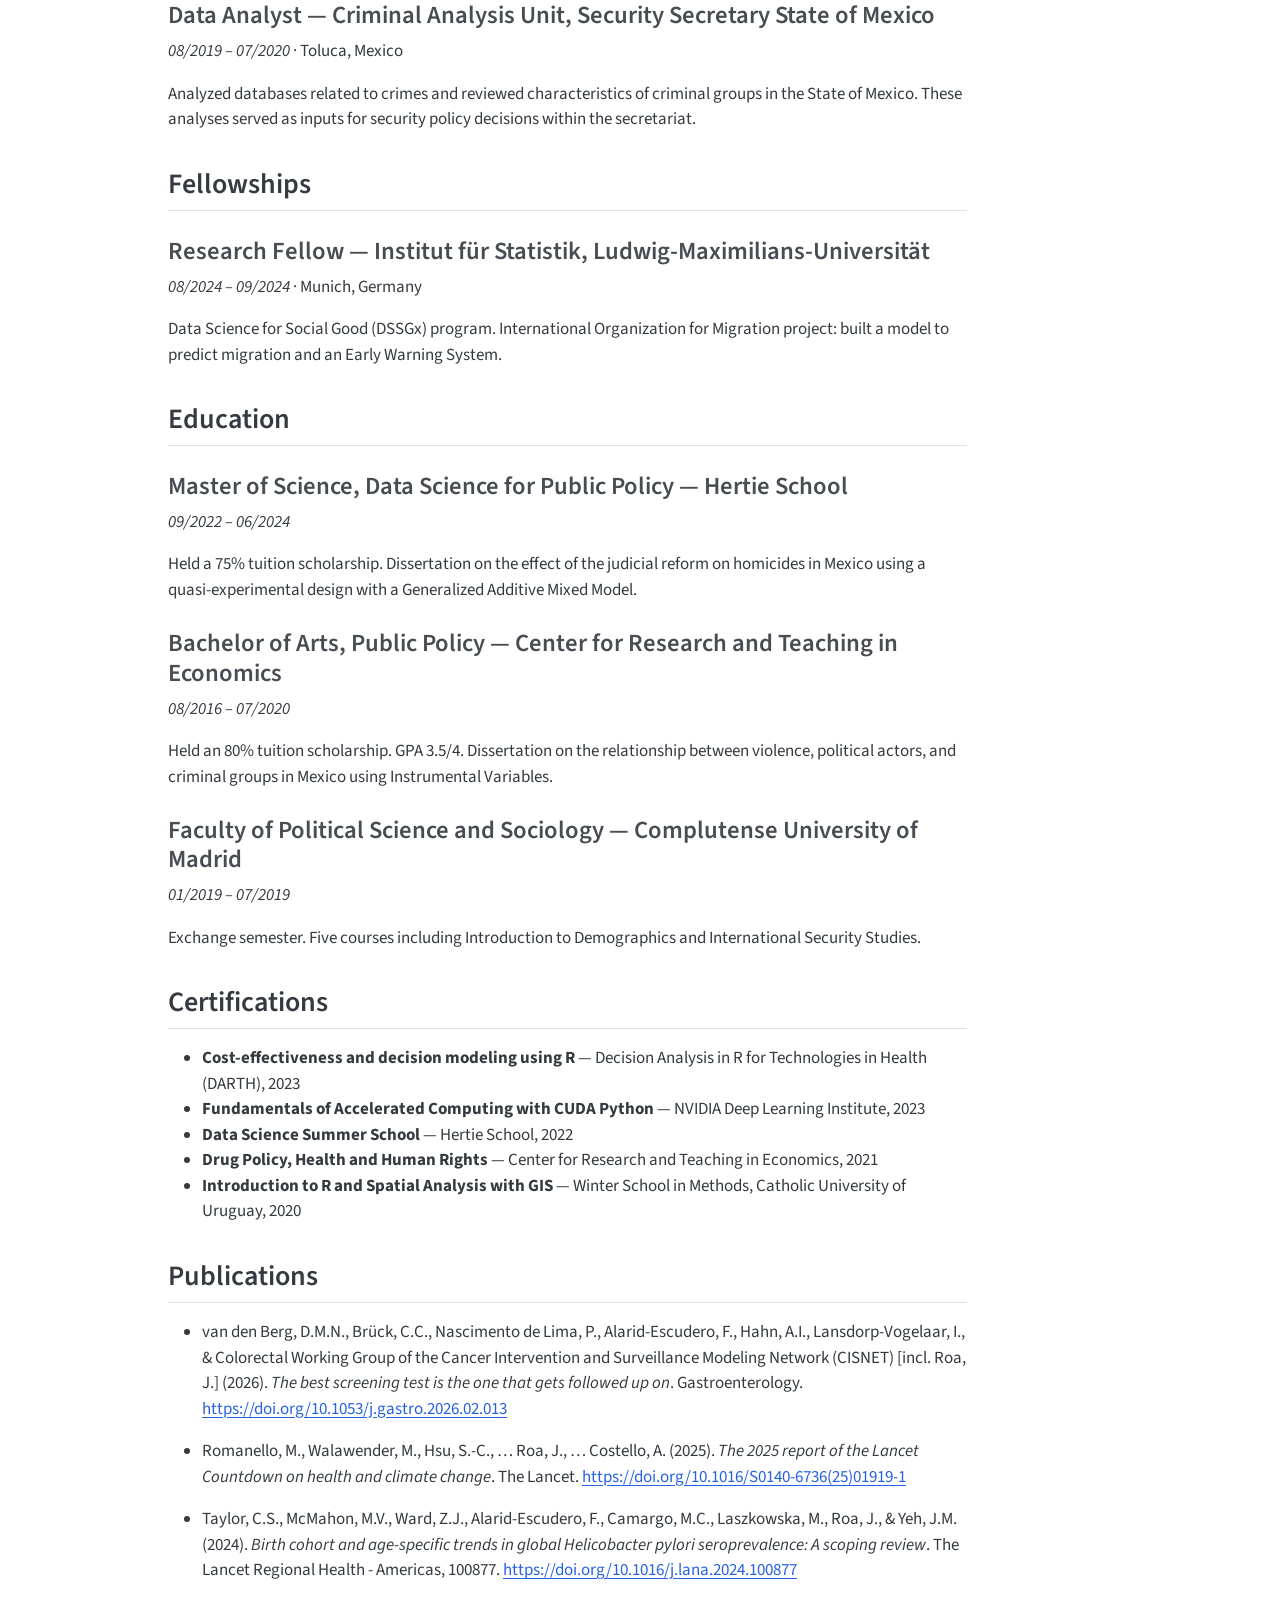
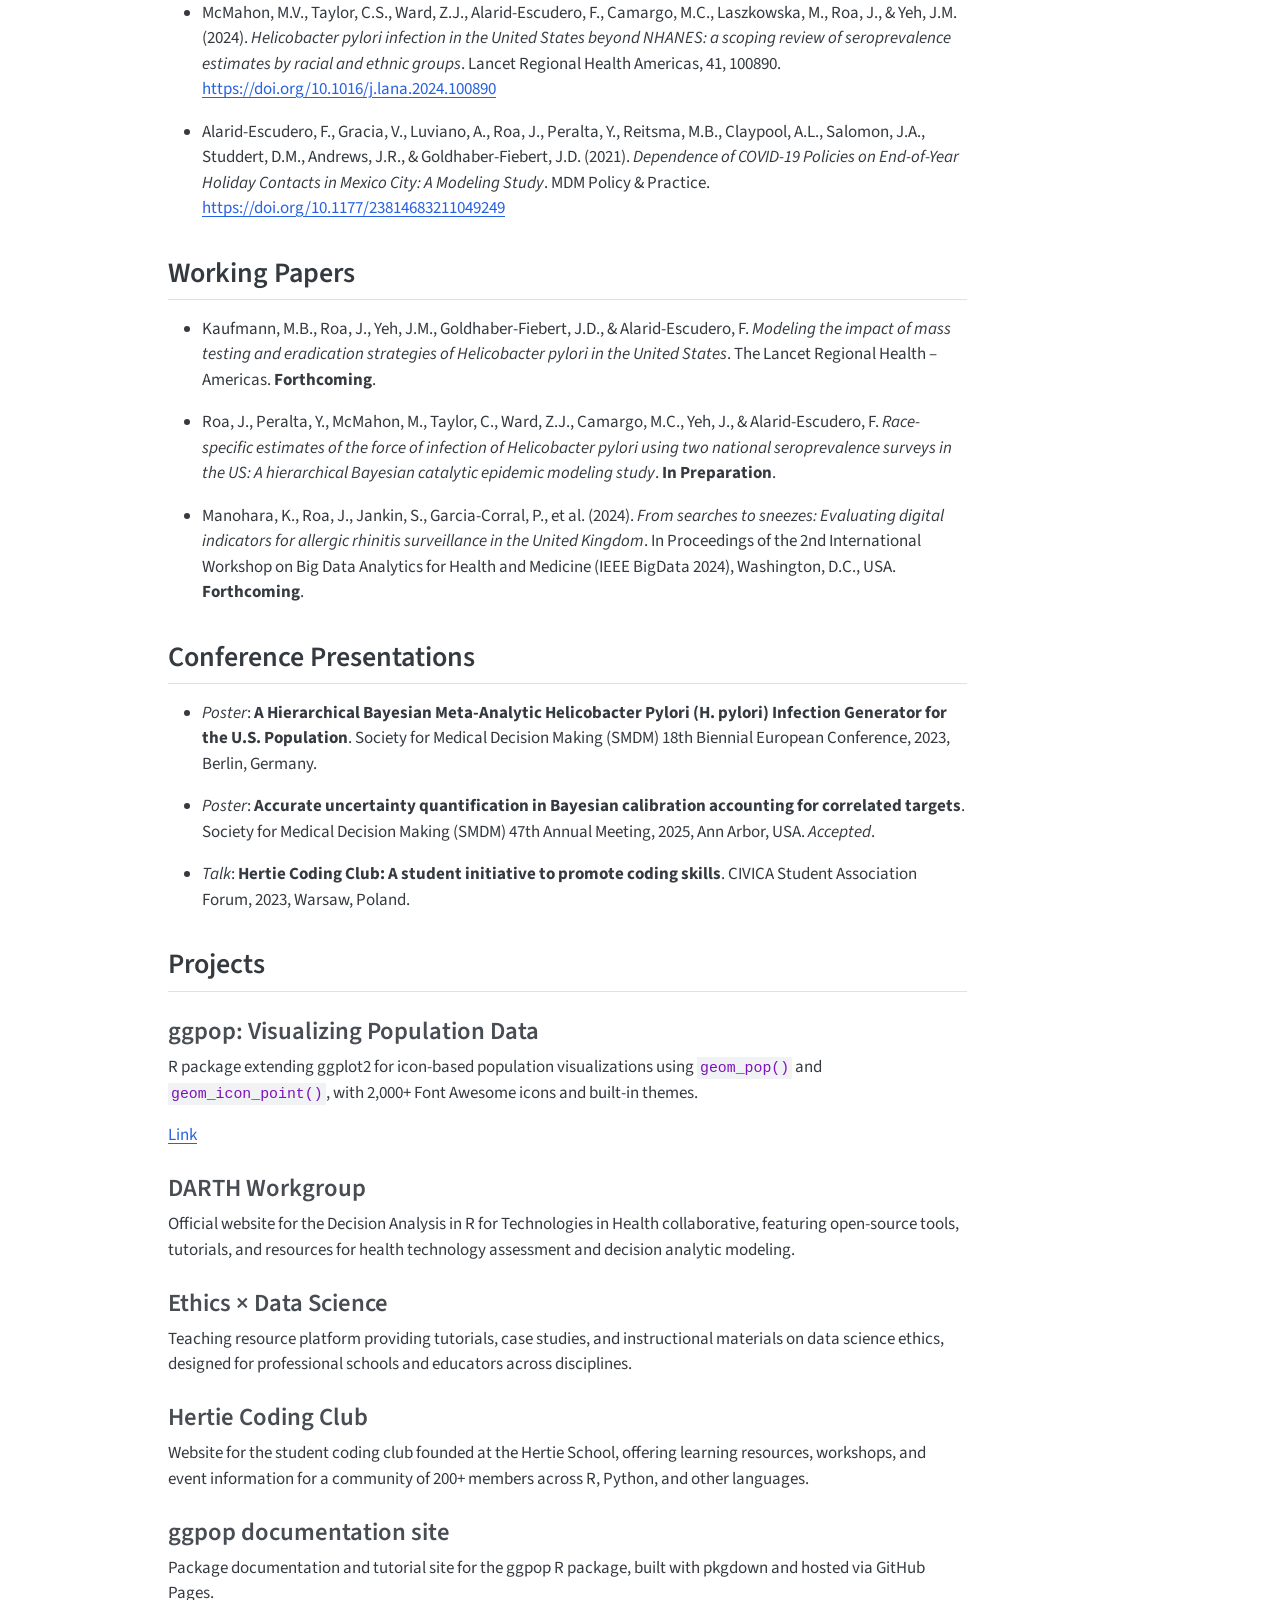
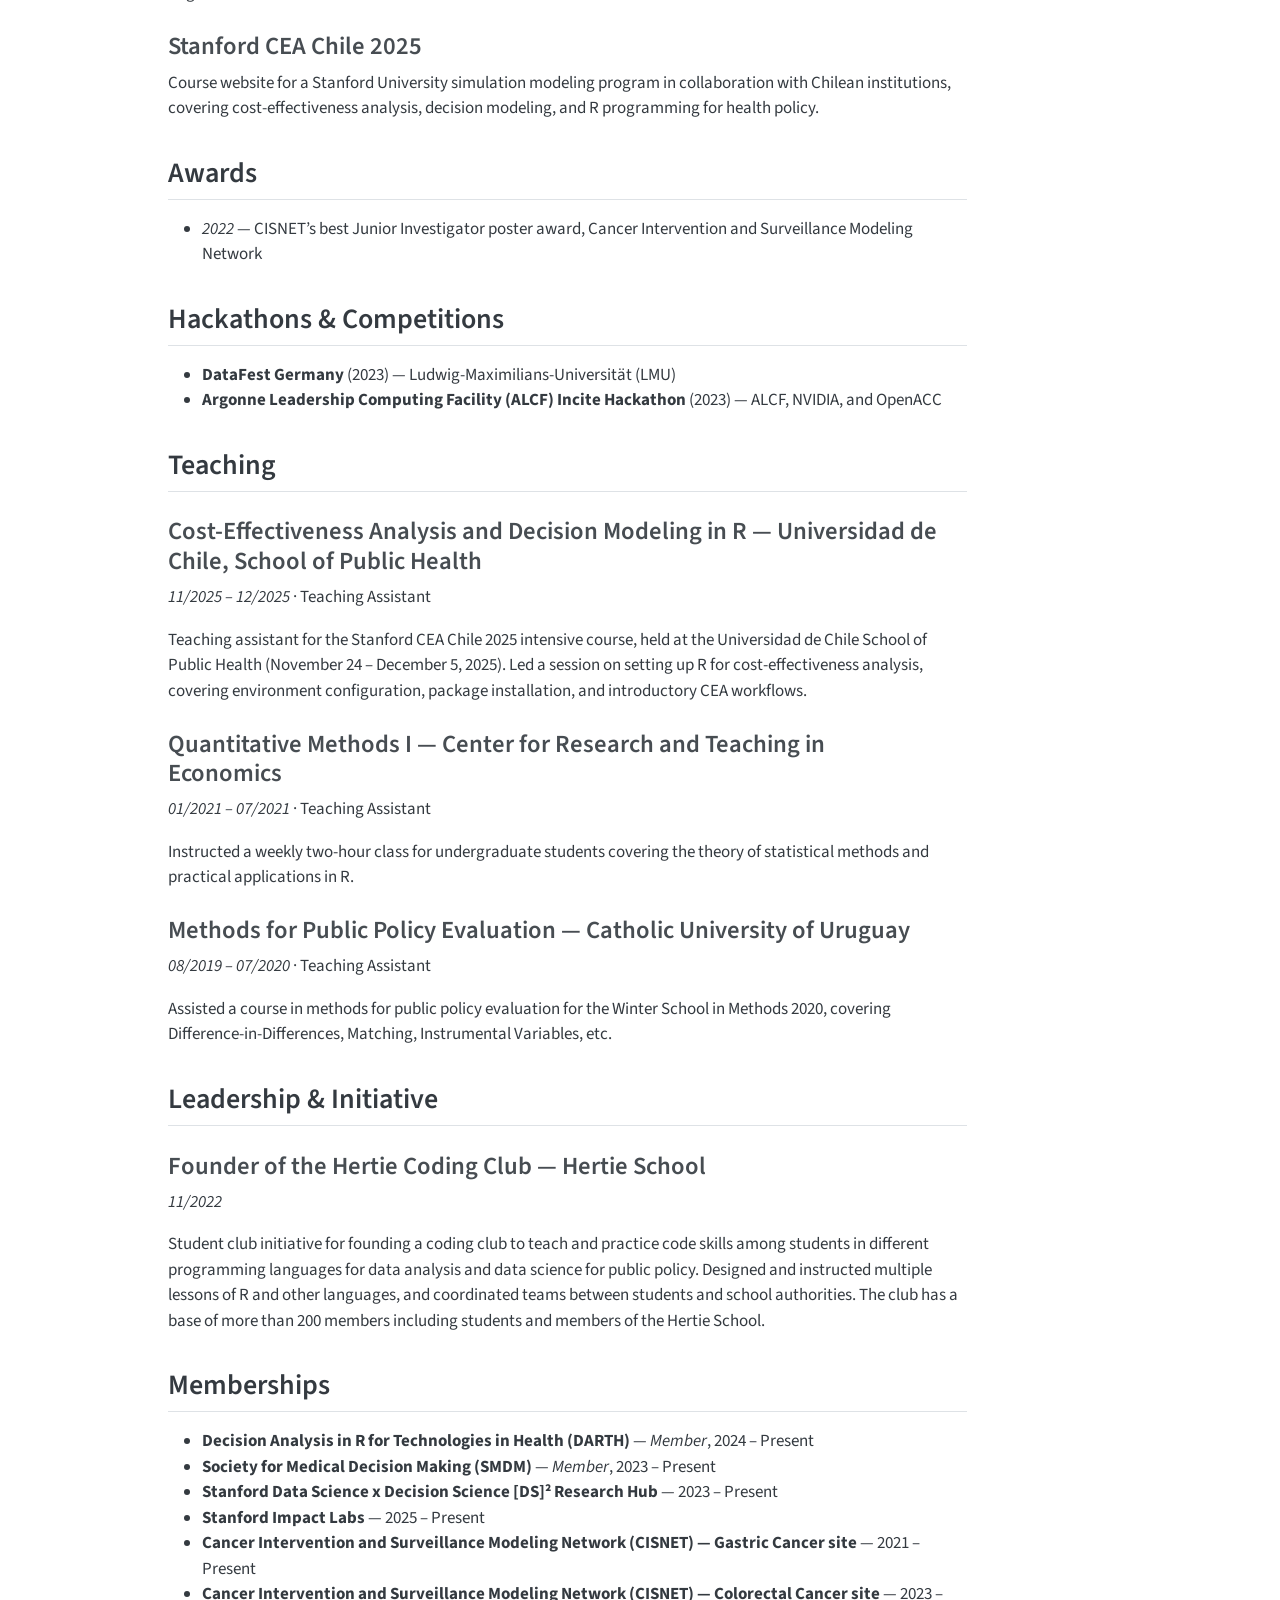
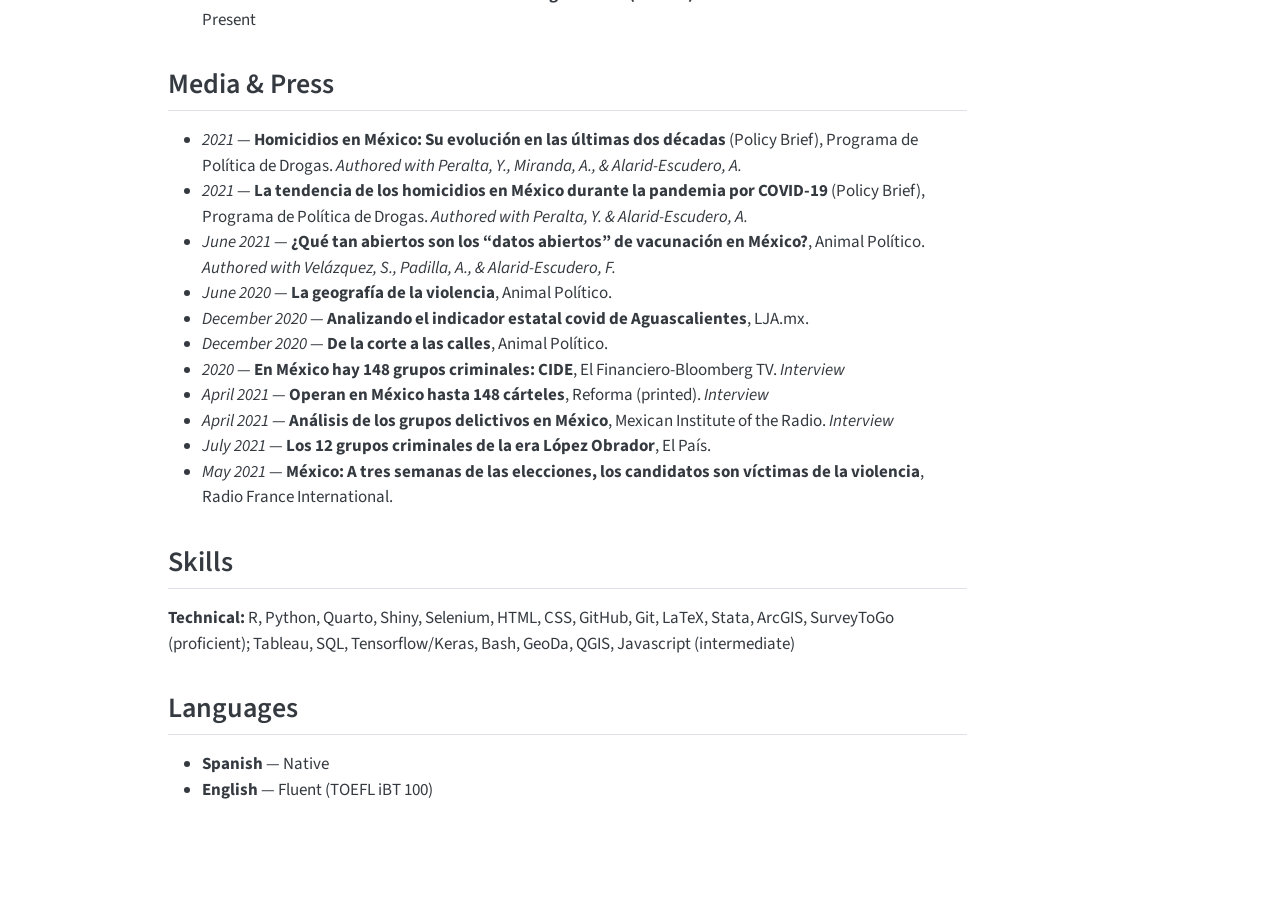
==== commit f128e319: "Built site for gh-pages" ====
--- a/cv.html
+++ b/cv.html
@@ -123,13 +123,25 @@
   <li><a href="#data-analyst-cisidat-health-research-consortium" id="toc-data-analyst-cisidat-health-research-consortium" class="nav-link" data-scroll-target="#data-analyst-cisidat-health-research-consortium">Data Analyst — CISIDAT (Health Research Consortium)</a></li>
   <li><a href="#research-assistant-drug-policy-program-center-for-research-and-teaching-in-economics" id="toc-research-assistant-drug-policy-program-center-for-research-and-teaching-in-economics" class="nav-link" data-scroll-target="#research-assistant-drug-policy-program-center-for-research-and-teaching-in-economics">Research Assistant, Drug Policy Program — Center for Research and Teaching in Economics</a></li>
   </ul></li>
+  <li><a href="#internships" id="toc-internships" class="nav-link" data-scroll-target="#internships">Internships</a>
+  <ul class="collapse">
+  <li><a href="#research-assistant-department-of-health-policy-stanford-university" id="toc-research-assistant-department-of-health-policy-stanford-university" class="nav-link" data-scroll-target="#research-assistant-department-of-health-policy-stanford-university">Research Assistant — Department of Health Policy, Stanford University</a></li>
+  <li><a href="#data-analyst-criminal-analysis-unit-security-secretary-state-of-mexico" id="toc-data-analyst-criminal-analysis-unit-security-secretary-state-of-mexico" class="nav-link" data-scroll-target="#data-analyst-criminal-analysis-unit-security-secretary-state-of-mexico">Data Analyst — Criminal Analysis Unit, Security Secretary State of Mexico</a></li>
+  </ul></li>
+  <li><a href="#fellowships" id="toc-fellowships" class="nav-link" data-scroll-target="#fellowships">Fellowships</a>
+  <ul class="collapse">
+  <li><a href="#research-fellow-institut-für-statistik-ludwig-maximilians-universität" id="toc-research-fellow-institut-für-statistik-ludwig-maximilians-universität" class="nav-link" data-scroll-target="#research-fellow-institut-für-statistik-ludwig-maximilians-universität">Research Fellow — Institut für Statistik, Ludwig-Maximilians-Universität</a></li>
+  </ul></li>
   <li><a href="#education" id="toc-education" class="nav-link" data-scroll-target="#education">Education</a>
   <ul class="collapse">
   <li><a href="#master-of-science-data-science-for-public-policy-hertie-school" id="toc-master-of-science-data-science-for-public-policy-hertie-school" class="nav-link" data-scroll-target="#master-of-science-data-science-for-public-policy-hertie-school">Master of Science, Data Science for Public Policy — Hertie School</a></li>
   <li><a href="#bachelor-of-arts-public-policy-center-for-research-and-teaching-in-economics" id="toc-bachelor-of-arts-public-policy-center-for-research-and-teaching-in-economics" class="nav-link" data-scroll-target="#bachelor-of-arts-public-policy-center-for-research-and-teaching-in-economics">Bachelor of Arts, Public Policy — Center for Research and Teaching in Economics</a></li>
   <li><a href="#faculty-of-political-science-and-sociology-complutense-university-of-madrid" id="toc-faculty-of-political-science-and-sociology-complutense-university-of-madrid" class="nav-link" data-scroll-target="#faculty-of-political-science-and-sociology-complutense-university-of-madrid">Faculty of Political Science and Sociology — Complutense University of Madrid</a></li>
   </ul></li>
+  <li><a href="#certifications" id="toc-certifications" class="nav-link" data-scroll-target="#certifications">Certifications</a></li>
   <li><a href="#publications" id="toc-publications" class="nav-link" data-scroll-target="#publications">Publications</a></li>
+  <li><a href="#working-papers" id="toc-working-papers" class="nav-link" data-scroll-target="#working-papers">Working Papers</a></li>
+  <li><a href="#conference-presentations" id="toc-conference-presentations" class="nav-link" data-scroll-target="#conference-presentations">Conference Presentations</a></li>
   <li><a href="#projects" id="toc-projects" class="nav-link" data-scroll-target="#projects">Projects</a>
   <ul class="collapse">
   <li><a href="#ggpop-visualizing-population-data" id="toc-ggpop-visualizing-population-data" class="nav-link" data-scroll-target="#ggpop-visualizing-population-data">ggpop: Visualizing Population Data</a></li>
@@ -140,6 +152,19 @@
   <li><a href="#stanford-cea-chile-2025" id="toc-stanford-cea-chile-2025" class="nav-link" data-scroll-target="#stanford-cea-chile-2025">Stanford CEA Chile 2025</a></li>
   </ul></li>
   <li><a href="#awards" id="toc-awards" class="nav-link" data-scroll-target="#awards">Awards</a></li>
+  <li><a href="#hackathons-competitions" id="toc-hackathons-competitions" class="nav-link" data-scroll-target="#hackathons-competitions">Hackathons &amp; Competitions</a></li>
+  <li><a href="#teaching" id="toc-teaching" class="nav-link" data-scroll-target="#teaching">Teaching</a>
+  <ul class="collapse">
+  <li><a href="#cost-effectiveness-analysis-and-decision-modeling-in-r-universidad-de-chile-school-of-public-health" id="toc-cost-effectiveness-analysis-and-decision-modeling-in-r-universidad-de-chile-school-of-public-health" class="nav-link" data-scroll-target="#cost-effectiveness-analysis-and-decision-modeling-in-r-universidad-de-chile-school-of-public-health">Cost-Effectiveness Analysis and Decision Modeling in R — Universidad de Chile, School of Public Health</a></li>
+  <li><a href="#quantitative-methods-i-center-for-research-and-teaching-in-economics" id="toc-quantitative-methods-i-center-for-research-and-teaching-in-economics" class="nav-link" data-scroll-target="#quantitative-methods-i-center-for-research-and-teaching-in-economics">Quantitative Methods I — Center for Research and Teaching in Economics</a></li>
+  <li><a href="#methods-for-public-policy-evaluation-catholic-university-of-uruguay" id="toc-methods-for-public-policy-evaluation-catholic-university-of-uruguay" class="nav-link" data-scroll-target="#methods-for-public-policy-evaluation-catholic-university-of-uruguay">Methods for Public Policy Evaluation — Catholic University of Uruguay</a></li>
+  </ul></li>
+  <li><a href="#leadership-initiative" id="toc-leadership-initiative" class="nav-link" data-scroll-target="#leadership-initiative">Leadership &amp; Initiative</a>
+  <ul class="collapse">
+  <li><a href="#founder-of-the-hertie-coding-club-hertie-school" id="toc-founder-of-the-hertie-coding-club-hertie-school" class="nav-link" data-scroll-target="#founder-of-the-hertie-coding-club-hertie-school">Founder of the Hertie Coding Club — Hertie School</a></li>
+  </ul></li>
+  <li><a href="#memberships" id="toc-memberships" class="nav-link" data-scroll-target="#memberships">Memberships</a></li>
+  <li><a href="#media-press" id="toc-media-press" class="nav-link" data-scroll-target="#media-press">Media &amp; Press</a></li>
   <li><a href="#skills" id="toc-skills" class="nav-link" data-scroll-target="#skills">Skills</a></li>
   <li><a href="#languages" id="toc-languages" class="nav-link" data-scroll-target="#languages">Languages</a></li>
   </ul>
@@ -192,6 +217,27 @@
 <p>Created a dataset locating and characterizing 148 criminal groups in Mexico using web scraping (Python) and text analysis (R) on press and social-media reporting. Designed and programmed an electronic survey to study harm reductions associated with psychoactive substances. Coordinated a team that geocoded over 10,000 addresses related to executions, confrontations, attacks, and arrests using Python.</p>
 </section>
 </section>
+<section id="internships" class="level2">
+<h2 class="anchored" data-anchor-id="internships">Internships</h2>
+<section id="research-assistant-department-of-health-policy-stanford-university" class="level3">
+<h3 class="anchored" data-anchor-id="research-assistant-department-of-health-policy-stanford-university">Research Assistant — Department of Health Policy, Stanford University</h3>
+<p><em>06/2023 – 09/2023</em> · Palo Alto, California, US</p>
+<p>Implemented and learned techniques of Discrete Event Simulation, Markov models, value of information (VOI), and cost-effectiveness analysis. Learned to implement natural history, surveillance, and screening methods to simulate colorectal cancer in U.S. populations. Ran cancer models at scale using bash and Sherlock, Stanford’s supercomputer.</p>
+</section>
+<section id="data-analyst-criminal-analysis-unit-security-secretary-state-of-mexico" class="level3">
+<h3 class="anchored" data-anchor-id="data-analyst-criminal-analysis-unit-security-secretary-state-of-mexico">Data Analyst — Criminal Analysis Unit, Security Secretary State of Mexico</h3>
+<p><em>08/2019 – 07/2020</em> · Toluca, Mexico</p>
+<p>Analyzed databases related to crimes and reviewed characteristics of criminal groups in the State of Mexico. These analyses served as inputs for security policy decisions within the secretariat.</p>
+</section>
+</section>
+<section id="fellowships" class="level2">
+<h2 class="anchored" data-anchor-id="fellowships">Fellowships</h2>
+<section id="research-fellow-institut-für-statistik-ludwig-maximilians-universität" class="level3">
+<h3 class="anchored" data-anchor-id="research-fellow-institut-für-statistik-ludwig-maximilians-universität">Research Fellow — Institut für Statistik, Ludwig-Maximilians-Universität</h3>
+<p><em>08/2024 – 09/2024</em> · Munich, Germany</p>
+<p>Data Science for Social Good (DSSGx) program. International Organization for Migration project: built a model to predict migration and an Early Warning System.</p>
+</section>
+</section>
 <section id="education" class="level2">
 <h2 class="anchored" data-anchor-id="education">Education</h2>
 <section id="master-of-science-data-science-for-public-policy-hertie-school" class="level3">
@@ -209,6 +255,16 @@
 <p><em>01/2019 – 07/2019</em></p>
 <p>Exchange semester. Five courses including Introduction to Demographics and International Security Studies.</p>
 </section>
+</section>
+<section id="certifications" class="level2">
+<h2 class="anchored" data-anchor-id="certifications">Certifications</h2>
+<ul>
+<li><strong>Cost-effectiveness and decision modeling using R</strong> — Decision Analysis in R for Technologies in Health (DARTH), 2023</li>
+<li><strong>Fundamentals of Accelerated Computing with CUDA Python</strong> — NVIDIA Deep Learning Institute, 2023</li>
+<li><strong>Data Science Summer School</strong> — Hertie School, 2022</li>
+<li><strong>Drug Policy, Health and Human Rights</strong> — Center for Research and Teaching in Economics, 2021</li>
+<li><strong>Introduction to R and Spatial Analysis with GIS</strong> — Winter School in Methods, Catholic University of Uruguay, 2020</li>
+</ul>
 </section>
 <section id="publications" class="level2">
 <h2 class="anchored" data-anchor-id="publications">Publications</h2>
@@ -220,6 +276,22 @@
 <li><p>Alarid-Escudero, F., Gracia, V., Luviano, A., Roa, J., Peralta, Y., Reitsma, M.B., Claypool, A.L., Salomon, J.A., Studdert, D.M., Andrews, J.R., &amp; Goldhaber-Fiebert, J.D. (2021). <em>Dependence of COVID-19 Policies on End-of-Year Holiday Contacts in Mexico City: A Modeling Study</em>. MDM Policy &amp; Practice. <a href="https://doi.org/10.1177/23814683211049249">https://doi.org/10.1177/23814683211049249</a></p></li>
 </ul>
 </section>
+<section id="working-papers" class="level2">
+<h2 class="anchored" data-anchor-id="working-papers">Working Papers</h2>
+<ul>
+<li><p>Kaufmann, M.B., Roa, J., Yeh, J.M., Goldhaber-Fiebert, J.D., &amp; Alarid-Escudero, F. <em>Modeling the impact of mass testing and eradication strategies of Helicobacter pylori in the United States</em>. The Lancet Regional Health – Americas. <strong>Forthcoming</strong>.</p></li>
+<li><p>Roa, J., Peralta, Y., McMahon, M., Taylor, C., Ward, Z.J., Camargo, M.C., Yeh, J., &amp; Alarid-Escudero, F. <em>Race-specific estimates of the force of infection of Helicobacter pylori using two national seroprevalence surveys in the US: A hierarchical Bayesian catalytic epidemic modeling study</em>. <strong>In Preparation</strong>.</p></li>
+<li><p>Manohara, K., Roa, J., Jankin, S., Garcia-Corral, P., et al.&nbsp;(2024). <em>From searches to sneezes: Evaluating digital indicators for allergic rhinitis surveillance in the United Kingdom</em>. In Proceedings of the 2nd International Workshop on Big Data Analytics for Health and Medicine (IEEE BigData 2024), Washington, D.C., USA. <strong>Forthcoming</strong>.</p></li>
+</ul>
+</section>
+<section id="conference-presentations" class="level2">
+<h2 class="anchored" data-anchor-id="conference-presentations">Conference Presentations</h2>
+<ul>
+<li><p><em>Poster</em>: <strong>A Hierarchical Bayesian Meta-Analytic Helicobacter Pylori (H. pylori) Infection Generator for the U.S. Population</strong>. Society for Medical Decision Making (SMDM) 18th Biennial European Conference, 2023, Berlin, Germany.</p></li>
+<li><p><em>Poster</em>: <strong>Accurate uncertainty quantification in Bayesian calibration accounting for correlated targets</strong>. Society for Medical Decision Making (SMDM) 47th Annual Meeting, 2025, Ann Arbor, USA. <em>Accepted</em>.</p></li>
+<li><p><em>Talk</em>: <strong>Hertie Coding Club: A student initiative to promote coding skills</strong>. CIVICA Student Association Forum, 2023, Warsaw, Poland.</p></li>
+</ul>
+</section>
 <section id="projects" class="level2">
 <h2 class="anchored" data-anchor-id="projects">Projects</h2>
 <section id="ggpop-visualizing-population-data" class="level3">
@@ -252,6 +324,66 @@
 <h2 class="anchored" data-anchor-id="awards">Awards</h2>
 <ul>
 <li><em>2022</em> — CISNET’s best Junior Investigator poster award, Cancer Intervention and Surveillance Modeling Network</li>
+</ul>
+</section>
+<section id="hackathons-competitions" class="level2">
+<h2 class="anchored" data-anchor-id="hackathons-competitions">Hackathons &amp; Competitions</h2>
+<ul>
+<li><strong>DataFest Germany</strong> (2023) — Ludwig-Maximilians-Universität (LMU)</li>
+<li><strong>Argonne Leadership Computing Facility (ALCF) Incite Hackathon</strong> (2023) — ALCF, NVIDIA, and OpenACC</li>
+</ul>
+</section>
+<section id="teaching" class="level2">
+<h2 class="anchored" data-anchor-id="teaching">Teaching</h2>
+<section id="cost-effectiveness-analysis-and-decision-modeling-in-r-universidad-de-chile-school-of-public-health" class="level3">
+<h3 class="anchored" data-anchor-id="cost-effectiveness-analysis-and-decision-modeling-in-r-universidad-de-chile-school-of-public-health">Cost-Effectiveness Analysis and Decision Modeling in R — Universidad de Chile, School of Public Health</h3>
+<p><em>11/2025 – 12/2025</em> · Teaching Assistant</p>
+<p>Teaching assistant for the Stanford CEA Chile 2025 intensive course, held at the Universidad de Chile School of Public Health (November 24 – December 5, 2025). Led a session on setting up R for cost-effectiveness analysis, covering environment configuration, package installation, and introductory CEA workflows.</p>
+</section>
+<section id="quantitative-methods-i-center-for-research-and-teaching-in-economics" class="level3">
+<h3 class="anchored" data-anchor-id="quantitative-methods-i-center-for-research-and-teaching-in-economics">Quantitative Methods I — Center for Research and Teaching in Economics</h3>
+<p><em>01/2021 – 07/2021</em> · Teaching Assistant</p>
+<p>Instructed a weekly two-hour class for undergraduate students covering the theory of statistical methods and practical applications in R.</p>
+</section>
+<section id="methods-for-public-policy-evaluation-catholic-university-of-uruguay" class="level3">
+<h3 class="anchored" data-anchor-id="methods-for-public-policy-evaluation-catholic-university-of-uruguay">Methods for Public Policy Evaluation — Catholic University of Uruguay</h3>
+<p><em>08/2019 – 07/2020</em> · Teaching Assistant</p>
+<p>Assisted a course in methods for public policy evaluation for the Winter School in Methods 2020, covering Difference-in-Differences, Matching, Instrumental Variables, etc.</p>
+</section>
+</section>
+<section id="leadership-initiative" class="level2">
+<h2 class="anchored" data-anchor-id="leadership-initiative">Leadership &amp; Initiative</h2>
+<section id="founder-of-the-hertie-coding-club-hertie-school" class="level3">
+<h3 class="anchored" data-anchor-id="founder-of-the-hertie-coding-club-hertie-school">Founder of the Hertie Coding Club — Hertie School</h3>
+<p><em>11/2022</em></p>
+<p>Student club initiative for founding a coding club to teach and practice code skills among students in different programming languages for data analysis and data science for public policy. Designed and instructed multiple lessons of R and other languages, and coordinated teams between students and school authorities. The club has a base of more than 200 members including students and members of the Hertie School.</p>
+</section>
+</section>
+<section id="memberships" class="level2">
+<h2 class="anchored" data-anchor-id="memberships">Memberships</h2>
+<ul>
+<li><strong>Decision Analysis in R for Technologies in Health (DARTH)</strong> — <em>Member</em>, 2024 – Present</li>
+<li><strong>Society for Medical Decision Making (SMDM)</strong> — <em>Member</em>, 2023 – Present</li>
+<li><strong>Stanford Data Science x Decision Science [DS]² Research Hub</strong> — 2023 – Present</li>
+<li><strong>Stanford Impact Labs</strong> — 2025 – Present</li>
+<li><strong>Cancer Intervention and Surveillance Modeling Network (CISNET) — Gastric Cancer site</strong> — 2021 – Present</li>
+<li><strong>Cancer Intervention and Surveillance Modeling Network (CISNET) — Colorectal Cancer site</strong> — 2023 – Present</li>
+</ul>
+</section>
+<section id="media-press" class="level2">
+<h2 class="anchored" data-anchor-id="media-press">Media &amp; Press</h2>
+<ul>
+<li><em>2021</em> — <strong>Homicidios en México: Su evolución en las últimas dos décadas</strong> (Policy Brief), Programa de Política de Drogas. <em>Authored with Peralta, Y., Miranda, A., &amp; Alarid-Escudero, A.</em></li>
+<li><em>2021</em> — <strong>La tendencia de los homicidios en México durante la pandemia por COVID-19</strong> (Policy Brief), Programa de Política de Drogas. <em>Authored with Peralta, Y. &amp; Alarid-Escudero, A.</em></li>
+<li><em>June 2021</em> — <strong>¿Qué tan abiertos son los “datos abiertos” de vacunación en México?</strong>, Animal Político. <em>Authored with Velázquez, S., Padilla, A., &amp; Alarid-Escudero, F.</em></li>
+<li><em>June 2020</em> — <strong>La geografía de la violencia</strong>, Animal Político.</li>
+<li><em>December 2020</em> — <strong>Analizando el indicador estatal covid de Aguascalientes</strong>, LJA.mx.</li>
+<li><em>December 2020</em> — <strong>De la corte a las calles</strong>, Animal Político.</li>
+<li><em>2020</em> — <strong>En México hay 148 grupos criminales: CIDE</strong>, El Financiero-Bloomberg TV. <em>Interview</em></li>
+<li><em>April 2021</em> — <strong>Operan en México hasta 148 cárteles</strong>, Reforma (printed). <em>Interview</em></li>
+<li><em>April 2021</em> — <strong>Análisis de los grupos delictivos en México</strong>, Mexican Institute of the Radio. <em>Interview</em></li>
+<li><em>July 2021</em> — <strong>Los 12 grupos criminales de la era López Obrador</strong>, El País.</li>
+<li><em>May 2021</em> — <strong>México: A tres semanas de las elecciones, los candidatos son víctimas de la violencia</strong>, Radio France International.</li>
 </ul>
 </section>
 <section id="skills" class="level2">
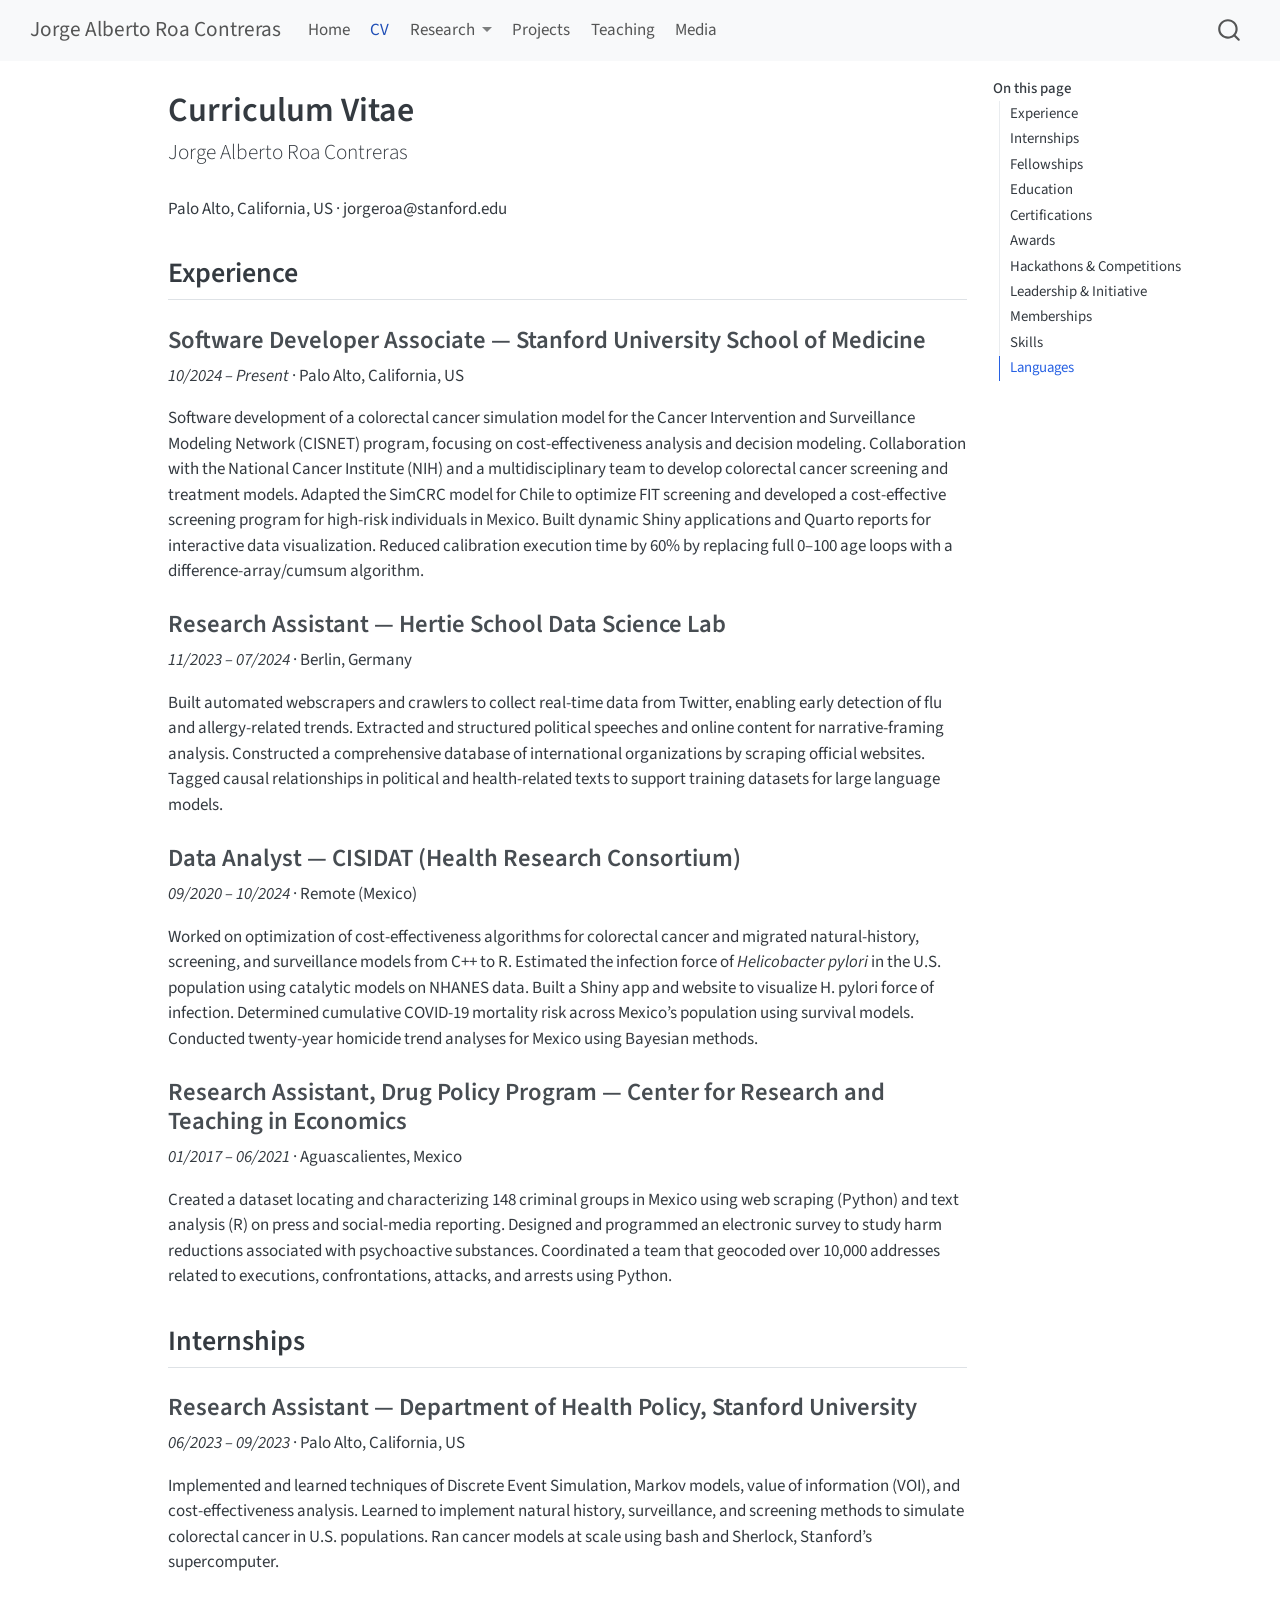
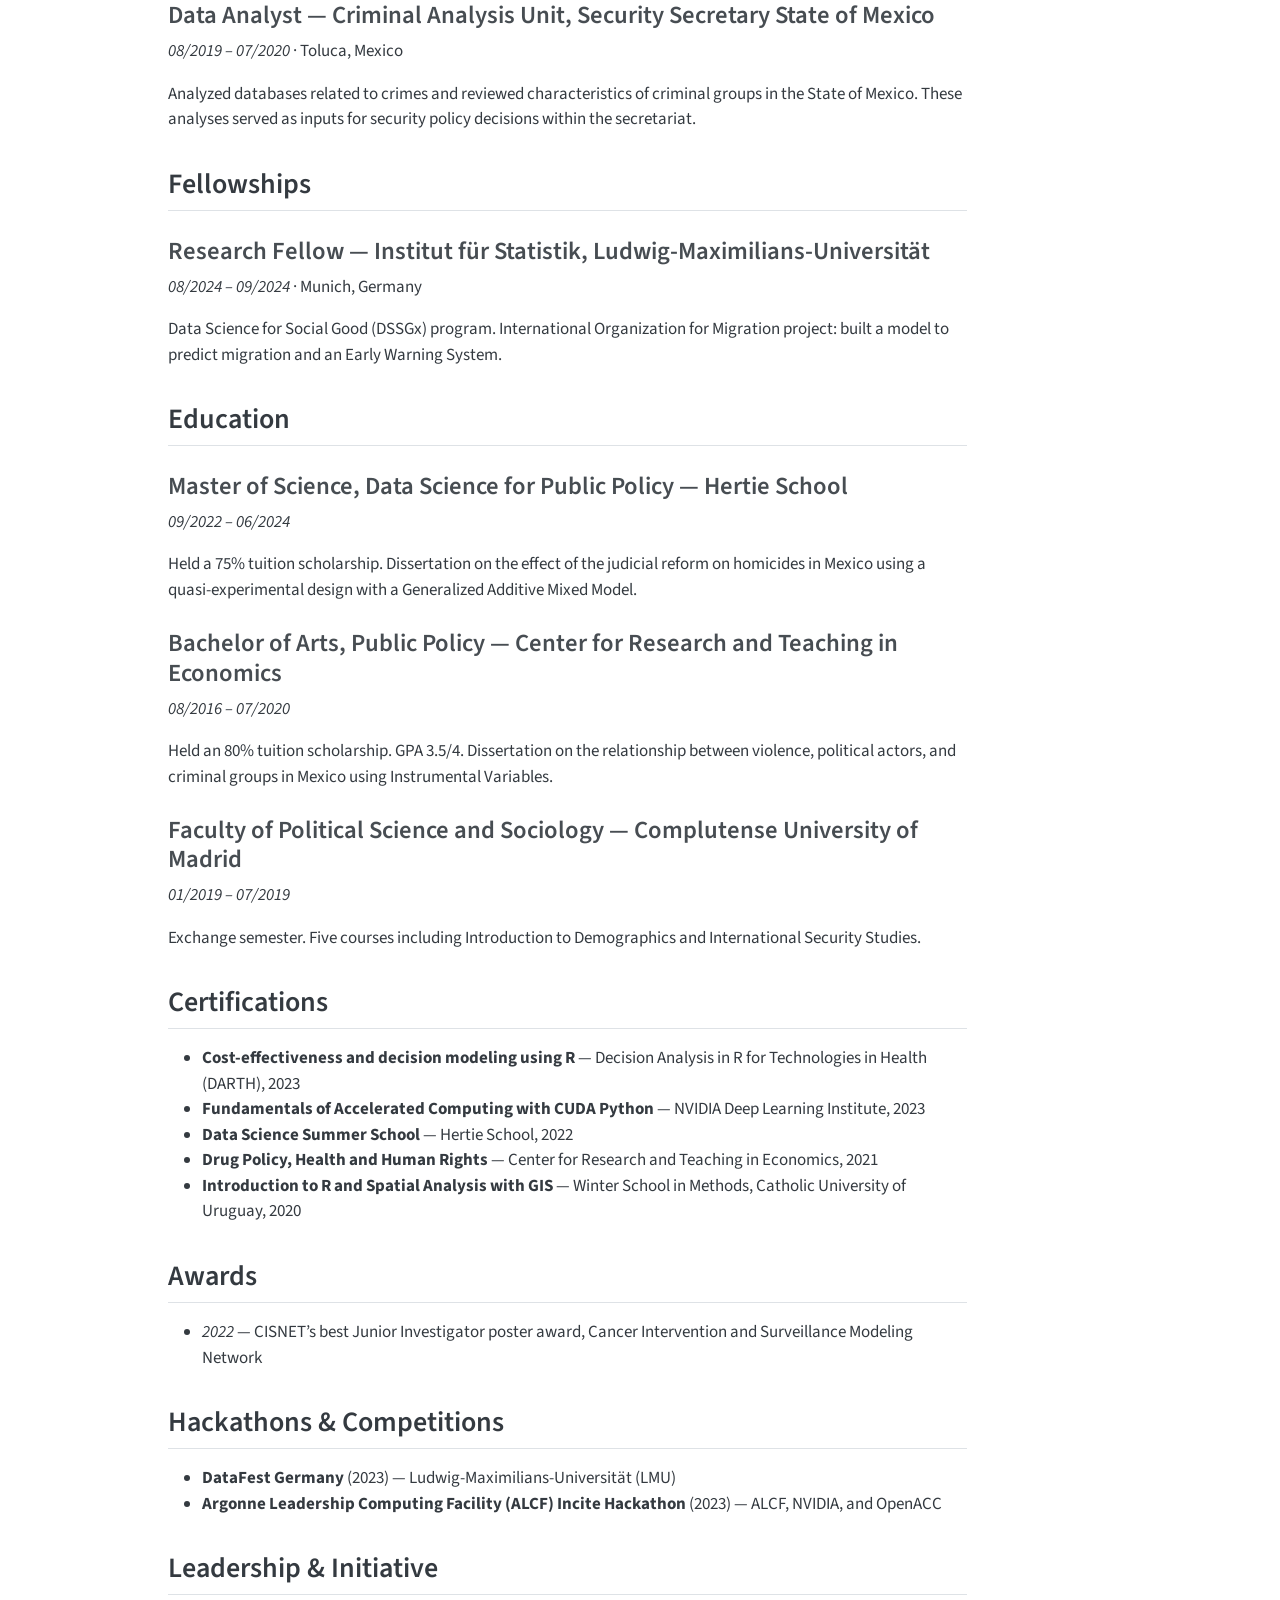
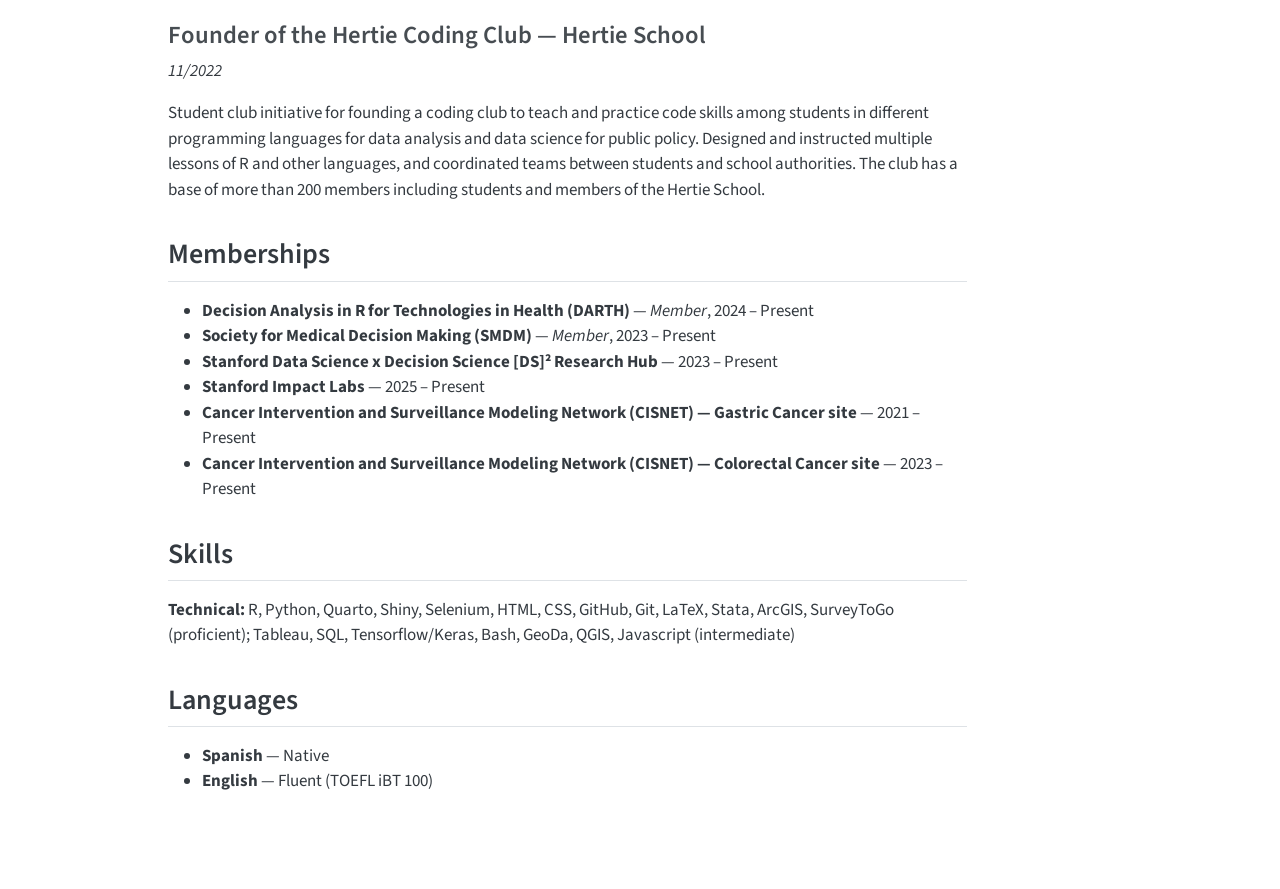
==== commit 7b33173c: "Built site for gh-pages" ====
--- a/cv.html
+++ b/cv.html
@@ -100,6 +100,37 @@
     <a class="nav-link active" href="./cv.html" aria-current="page"> 
 <span class="menu-text">CV</span></a>
   </li>  
+  <li class="nav-item dropdown ">
+    <a class="nav-link dropdown-toggle" href="#" id="nav-menu-research" role="link" data-bs-toggle="dropdown" aria-expanded="false">
+ <span class="menu-text">Research</span>
+    </a>
+    <ul class="dropdown-menu" aria-labelledby="nav-menu-research">    
+        <li>
+    <a class="dropdown-item" href="./publications.html">
+ <span class="dropdown-text">Publications</span></a>
+  </li>  
+        <li>
+    <a class="dropdown-item" href="./working_papers.html">
+ <span class="dropdown-text">Working Papers</span></a>
+  </li>  
+        <li>
+    <a class="dropdown-item" href="./conference_presentations.html">
+ <span class="dropdown-text">Conference Presentations</span></a>
+  </li>  
+    </ul>
+  </li>
+  <li class="nav-item">
+    <a class="nav-link" href="./projects.html"> 
+<span class="menu-text">Projects</span></a>
+  </li>  
+  <li class="nav-item">
+    <a class="nav-link" href="./teaching.html"> 
+<span class="menu-text">Teaching</span></a>
+  </li>  
+  <li class="nav-item">
+    <a class="nav-link" href="./media.html"> 
+<span class="menu-text">Media</span></a>
+  </li>  
 </ul>
           </div> <!-- /navcollapse -->
             <div class="quarto-navbar-tools">
@@ -139,32 +170,13 @@
   <li><a href="#faculty-of-political-science-and-sociology-complutense-university-of-madrid" id="toc-faculty-of-political-science-and-sociology-complutense-university-of-madrid" class="nav-link" data-scroll-target="#faculty-of-political-science-and-sociology-complutense-university-of-madrid">Faculty of Political Science and Sociology — Complutense University of Madrid</a></li>
   </ul></li>
   <li><a href="#certifications" id="toc-certifications" class="nav-link" data-scroll-target="#certifications">Certifications</a></li>
-  <li><a href="#publications" id="toc-publications" class="nav-link" data-scroll-target="#publications">Publications</a></li>
-  <li><a href="#working-papers" id="toc-working-papers" class="nav-link" data-scroll-target="#working-papers">Working Papers</a></li>
-  <li><a href="#conference-presentations" id="toc-conference-presentations" class="nav-link" data-scroll-target="#conference-presentations">Conference Presentations</a></li>
-  <li><a href="#projects" id="toc-projects" class="nav-link" data-scroll-target="#projects">Projects</a>
-  <ul class="collapse">
-  <li><a href="#ggpop-visualizing-population-data" id="toc-ggpop-visualizing-population-data" class="nav-link" data-scroll-target="#ggpop-visualizing-population-data">ggpop: Visualizing Population Data</a></li>
-  <li><a href="#darth-workgroup" id="toc-darth-workgroup" class="nav-link" data-scroll-target="#darth-workgroup">DARTH Workgroup</a></li>
-  <li><a href="#ethics-data-science" id="toc-ethics-data-science" class="nav-link" data-scroll-target="#ethics-data-science">Ethics × Data Science</a></li>
-  <li><a href="#hertie-coding-club" id="toc-hertie-coding-club" class="nav-link" data-scroll-target="#hertie-coding-club">Hertie Coding Club</a></li>
-  <li><a href="#ggpop-documentation-site" id="toc-ggpop-documentation-site" class="nav-link" data-scroll-target="#ggpop-documentation-site">ggpop documentation site</a></li>
-  <li><a href="#stanford-cea-chile-2025" id="toc-stanford-cea-chile-2025" class="nav-link" data-scroll-target="#stanford-cea-chile-2025">Stanford CEA Chile 2025</a></li>
-  </ul></li>
   <li><a href="#awards" id="toc-awards" class="nav-link" data-scroll-target="#awards">Awards</a></li>
   <li><a href="#hackathons-competitions" id="toc-hackathons-competitions" class="nav-link" data-scroll-target="#hackathons-competitions">Hackathons &amp; Competitions</a></li>
-  <li><a href="#teaching" id="toc-teaching" class="nav-link" data-scroll-target="#teaching">Teaching</a>
-  <ul class="collapse">
-  <li><a href="#cost-effectiveness-analysis-and-decision-modeling-in-r-universidad-de-chile-school-of-public-health" id="toc-cost-effectiveness-analysis-and-decision-modeling-in-r-universidad-de-chile-school-of-public-health" class="nav-link" data-scroll-target="#cost-effectiveness-analysis-and-decision-modeling-in-r-universidad-de-chile-school-of-public-health">Cost-Effectiveness Analysis and Decision Modeling in R — Universidad de Chile, School of Public Health</a></li>
-  <li><a href="#quantitative-methods-i-center-for-research-and-teaching-in-economics" id="toc-quantitative-methods-i-center-for-research-and-teaching-in-economics" class="nav-link" data-scroll-target="#quantitative-methods-i-center-for-research-and-teaching-in-economics">Quantitative Methods I — Center for Research and Teaching in Economics</a></li>
-  <li><a href="#methods-for-public-policy-evaluation-catholic-university-of-uruguay" id="toc-methods-for-public-policy-evaluation-catholic-university-of-uruguay" class="nav-link" data-scroll-target="#methods-for-public-policy-evaluation-catholic-university-of-uruguay">Methods for Public Policy Evaluation — Catholic University of Uruguay</a></li>
-  </ul></li>
   <li><a href="#leadership-initiative" id="toc-leadership-initiative" class="nav-link" data-scroll-target="#leadership-initiative">Leadership &amp; Initiative</a>
   <ul class="collapse">
   <li><a href="#founder-of-the-hertie-coding-club-hertie-school" id="toc-founder-of-the-hertie-coding-club-hertie-school" class="nav-link" data-scroll-target="#founder-of-the-hertie-coding-club-hertie-school">Founder of the Hertie Coding Club — Hertie School</a></li>
   </ul></li>
   <li><a href="#memberships" id="toc-memberships" class="nav-link" data-scroll-target="#memberships">Memberships</a></li>
-  <li><a href="#media-press" id="toc-media-press" class="nav-link" data-scroll-target="#media-press">Media &amp; Press</a></li>
   <li><a href="#skills" id="toc-skills" class="nav-link" data-scroll-target="#skills">Skills</a></li>
   <li><a href="#languages" id="toc-languages" class="nav-link" data-scroll-target="#languages">Languages</a></li>
   </ul>
@@ -266,60 +278,6 @@
 <li><strong>Introduction to R and Spatial Analysis with GIS</strong> — Winter School in Methods, Catholic University of Uruguay, 2020</li>
 </ul>
 </section>
-<section id="publications" class="level2">
-<h2 class="anchored" data-anchor-id="publications">Publications</h2>
-<ul>
-<li><p>van den Berg, D.M.N., Brück, C.C., Nascimento de Lima, P., Alarid-Escudero, F., Hahn, A.I., Lansdorp-Vogelaar, I., &amp; Colorectal Working Group of the Cancer Intervention and Surveillance Modeling Network (CISNET) [incl.&nbsp;Roa, J.] (2026). <em>The best screening test is the one that gets followed up on</em>. Gastroenterology. <a href="https://doi.org/10.1053/j.gastro.2026.02.013">https://doi.org/10.1053/j.gastro.2026.02.013</a></p></li>
-<li><p>Romanello, M., Walawender, M., Hsu, S.-C., … Roa, J., … Costello, A. (2025). <em>The 2025 report of the Lancet Countdown on health and climate change</em>. The Lancet. <a href="https://doi.org/10.1016/S0140-6736(25)01919-1">https://doi.org/10.1016/S0140-6736(25)01919-1</a></p></li>
-<li><p>Taylor, C.S., McMahon, M.V., Ward, Z.J., Alarid-Escudero, F., Camargo, M.C., Laszkowska, M., Roa, J., &amp; Yeh, J.M. (2024). <em>Birth cohort and age-specific trends in global Helicobacter pylori seroprevalence: A scoping review</em>. The Lancet Regional Health - Americas, 100877. <a href="https://doi.org/10.1016/j.lana.2024.100877">https://doi.org/10.1016/j.lana.2024.100877</a></p></li>
-<li><p>McMahon, M.V., Taylor, C.S., Ward, Z.J., Alarid-Escudero, F., Camargo, M.C., Laszkowska, M., Roa, J., &amp; Yeh, J.M. (2024). <em>Helicobacter pylori infection in the United States beyond NHANES: a scoping review of seroprevalence estimates by racial and ethnic groups</em>. Lancet Regional Health Americas, 41, 100890. <a href="https://doi.org/10.1016/j.lana.2024.100890">https://doi.org/10.1016/j.lana.2024.100890</a></p></li>
-<li><p>Alarid-Escudero, F., Gracia, V., Luviano, A., Roa, J., Peralta, Y., Reitsma, M.B., Claypool, A.L., Salomon, J.A., Studdert, D.M., Andrews, J.R., &amp; Goldhaber-Fiebert, J.D. (2021). <em>Dependence of COVID-19 Policies on End-of-Year Holiday Contacts in Mexico City: A Modeling Study</em>. MDM Policy &amp; Practice. <a href="https://doi.org/10.1177/23814683211049249">https://doi.org/10.1177/23814683211049249</a></p></li>
-</ul>
-</section>
-<section id="working-papers" class="level2">
-<h2 class="anchored" data-anchor-id="working-papers">Working Papers</h2>
-<ul>
-<li><p>Kaufmann, M.B., Roa, J., Yeh, J.M., Goldhaber-Fiebert, J.D., &amp; Alarid-Escudero, F. <em>Modeling the impact of mass testing and eradication strategies of Helicobacter pylori in the United States</em>. The Lancet Regional Health – Americas. <strong>Forthcoming</strong>.</p></li>
-<li><p>Roa, J., Peralta, Y., McMahon, M., Taylor, C., Ward, Z.J., Camargo, M.C., Yeh, J., &amp; Alarid-Escudero, F. <em>Race-specific estimates of the force of infection of Helicobacter pylori using two national seroprevalence surveys in the US: A hierarchical Bayesian catalytic epidemic modeling study</em>. <strong>In Preparation</strong>.</p></li>
-<li><p>Manohara, K., Roa, J., Jankin, S., Garcia-Corral, P., et al.&nbsp;(2024). <em>From searches to sneezes: Evaluating digital indicators for allergic rhinitis surveillance in the United Kingdom</em>. In Proceedings of the 2nd International Workshop on Big Data Analytics for Health and Medicine (IEEE BigData 2024), Washington, D.C., USA. <strong>Forthcoming</strong>.</p></li>
-</ul>
-</section>
-<section id="conference-presentations" class="level2">
-<h2 class="anchored" data-anchor-id="conference-presentations">Conference Presentations</h2>
-<ul>
-<li><p><em>Poster</em>: <strong>A Hierarchical Bayesian Meta-Analytic Helicobacter Pylori (H. pylori) Infection Generator for the U.S. Population</strong>. Society for Medical Decision Making (SMDM) 18th Biennial European Conference, 2023, Berlin, Germany.</p></li>
-<li><p><em>Poster</em>: <strong>Accurate uncertainty quantification in Bayesian calibration accounting for correlated targets</strong>. Society for Medical Decision Making (SMDM) 47th Annual Meeting, 2025, Ann Arbor, USA. <em>Accepted</em>.</p></li>
-<li><p><em>Talk</em>: <strong>Hertie Coding Club: A student initiative to promote coding skills</strong>. CIVICA Student Association Forum, 2023, Warsaw, Poland.</p></li>
-</ul>
-</section>
-<section id="projects" class="level2">
-<h2 class="anchored" data-anchor-id="projects">Projects</h2>
-<section id="ggpop-visualizing-population-data" class="level3">
-<h3 class="anchored" data-anchor-id="ggpop-visualizing-population-data">ggpop: Visualizing Population Data</h3>
-<p>R package extending ggplot2 for icon-based population visualizations using <code>geom_pop()</code> and <code>geom_icon_point()</code>, with 2,000+ Font Awesome icons and built-in themes.</p>
-<p><a href="https://jurjoroa.github.io/ggpop/">Link</a></p>
-</section>
-<section id="darth-workgroup" class="level3">
-<h3 class="anchored" data-anchor-id="darth-workgroup">DARTH Workgroup</h3>
-<p>Official website for the Decision Analysis in R for Technologies in Health collaborative, featuring open-source tools, tutorials, and resources for health technology assessment and decision analytic modeling.</p>
-</section>
-<section id="ethics-data-science" class="level3">
-<h3 class="anchored" data-anchor-id="ethics-data-science">Ethics × Data Science</h3>
-<p>Teaching resource platform providing tutorials, case studies, and instructional materials on data science ethics, designed for professional schools and educators across disciplines.</p>
-</section>
-<section id="hertie-coding-club" class="level3">
-<h3 class="anchored" data-anchor-id="hertie-coding-club">Hertie Coding Club</h3>
-<p>Website for the student coding club founded at the Hertie School, offering learning resources, workshops, and event information for a community of 200+ members across R, Python, and other languages.</p>
-</section>
-<section id="ggpop-documentation-site" class="level3">
-<h3 class="anchored" data-anchor-id="ggpop-documentation-site">ggpop documentation site</h3>
-<p>Package documentation and tutorial site for the ggpop R package, built with pkgdown and hosted via GitHub Pages.</p>
-</section>
-<section id="stanford-cea-chile-2025" class="level3">
-<h3 class="anchored" data-anchor-id="stanford-cea-chile-2025">Stanford CEA Chile 2025</h3>
-<p>Course website for a Stanford University simulation modeling program in collaboration with Chilean institutions, covering cost-effectiveness analysis, decision modeling, and R programming for health policy.</p>
-</section>
-</section>
 <section id="awards" class="level2">
 <h2 class="anchored" data-anchor-id="awards">Awards</h2>
 <ul>
@@ -332,24 +290,6 @@
 <li><strong>DataFest Germany</strong> (2023) — Ludwig-Maximilians-Universität (LMU)</li>
 <li><strong>Argonne Leadership Computing Facility (ALCF) Incite Hackathon</strong> (2023) — ALCF, NVIDIA, and OpenACC</li>
 </ul>
-</section>
-<section id="teaching" class="level2">
-<h2 class="anchored" data-anchor-id="teaching">Teaching</h2>
-<section id="cost-effectiveness-analysis-and-decision-modeling-in-r-universidad-de-chile-school-of-public-health" class="level3">
-<h3 class="anchored" data-anchor-id="cost-effectiveness-analysis-and-decision-modeling-in-r-universidad-de-chile-school-of-public-health">Cost-Effectiveness Analysis and Decision Modeling in R — Universidad de Chile, School of Public Health</h3>
-<p><em>11/2025 – 12/2025</em> · Teaching Assistant</p>
-<p>Teaching assistant for the Stanford CEA Chile 2025 intensive course, held at the Universidad de Chile School of Public Health (November 24 – December 5, 2025). Led a session on setting up R for cost-effectiveness analysis, covering environment configuration, package installation, and introductory CEA workflows.</p>
-</section>
-<section id="quantitative-methods-i-center-for-research-and-teaching-in-economics" class="level3">
-<h3 class="anchored" data-anchor-id="quantitative-methods-i-center-for-research-and-teaching-in-economics">Quantitative Methods I — Center for Research and Teaching in Economics</h3>
-<p><em>01/2021 – 07/2021</em> · Teaching Assistant</p>
-<p>Instructed a weekly two-hour class for undergraduate students covering the theory of statistical methods and practical applications in R.</p>
-</section>
-<section id="methods-for-public-policy-evaluation-catholic-university-of-uruguay" class="level3">
-<h3 class="anchored" data-anchor-id="methods-for-public-policy-evaluation-catholic-university-of-uruguay">Methods for Public Policy Evaluation — Catholic University of Uruguay</h3>
-<p><em>08/2019 – 07/2020</em> · Teaching Assistant</p>
-<p>Assisted a course in methods for public policy evaluation for the Winter School in Methods 2020, covering Difference-in-Differences, Matching, Instrumental Variables, etc.</p>
-</section>
 </section>
 <section id="leadership-initiative" class="level2">
 <h2 class="anchored" data-anchor-id="leadership-initiative">Leadership &amp; Initiative</h2>
@@ -368,22 +308,6 @@
 <li><strong>Stanford Impact Labs</strong> — 2025 – Present</li>
 <li><strong>Cancer Intervention and Surveillance Modeling Network (CISNET) — Gastric Cancer site</strong> — 2021 – Present</li>
 <li><strong>Cancer Intervention and Surveillance Modeling Network (CISNET) — Colorectal Cancer site</strong> — 2023 – Present</li>
-</ul>
-</section>
-<section id="media-press" class="level2">
-<h2 class="anchored" data-anchor-id="media-press">Media &amp; Press</h2>
-<ul>
-<li><em>2021</em> — <strong>Homicidios en México: Su evolución en las últimas dos décadas</strong> (Policy Brief), Programa de Política de Drogas. <em>Authored with Peralta, Y., Miranda, A., &amp; Alarid-Escudero, A.</em></li>
-<li><em>2021</em> — <strong>La tendencia de los homicidios en México durante la pandemia por COVID-19</strong> (Policy Brief), Programa de Política de Drogas. <em>Authored with Peralta, Y. &amp; Alarid-Escudero, A.</em></li>
-<li><em>June 2021</em> — <strong>¿Qué tan abiertos son los “datos abiertos” de vacunación en México?</strong>, Animal Político. <em>Authored with Velázquez, S., Padilla, A., &amp; Alarid-Escudero, F.</em></li>
-<li><em>June 2020</em> — <strong>La geografía de la violencia</strong>, Animal Político.</li>
-<li><em>December 2020</em> — <strong>Analizando el indicador estatal covid de Aguascalientes</strong>, LJA.mx.</li>
-<li><em>December 2020</em> — <strong>De la corte a las calles</strong>, Animal Político.</li>
-<li><em>2020</em> — <strong>En México hay 148 grupos criminales: CIDE</strong>, El Financiero-Bloomberg TV. <em>Interview</em></li>
-<li><em>April 2021</em> — <strong>Operan en México hasta 148 cárteles</strong>, Reforma (printed). <em>Interview</em></li>
-<li><em>April 2021</em> — <strong>Análisis de los grupos delictivos en México</strong>, Mexican Institute of the Radio. <em>Interview</em></li>
-<li><em>July 2021</em> — <strong>Los 12 grupos criminales de la era López Obrador</strong>, El País.</li>
-<li><em>May 2021</em> — <strong>México: A tres semanas de las elecciones, los candidatos son víctimas de la violencia</strong>, Radio France International.</li>
 </ul>
 </section>
 <section id="skills" class="level2">
